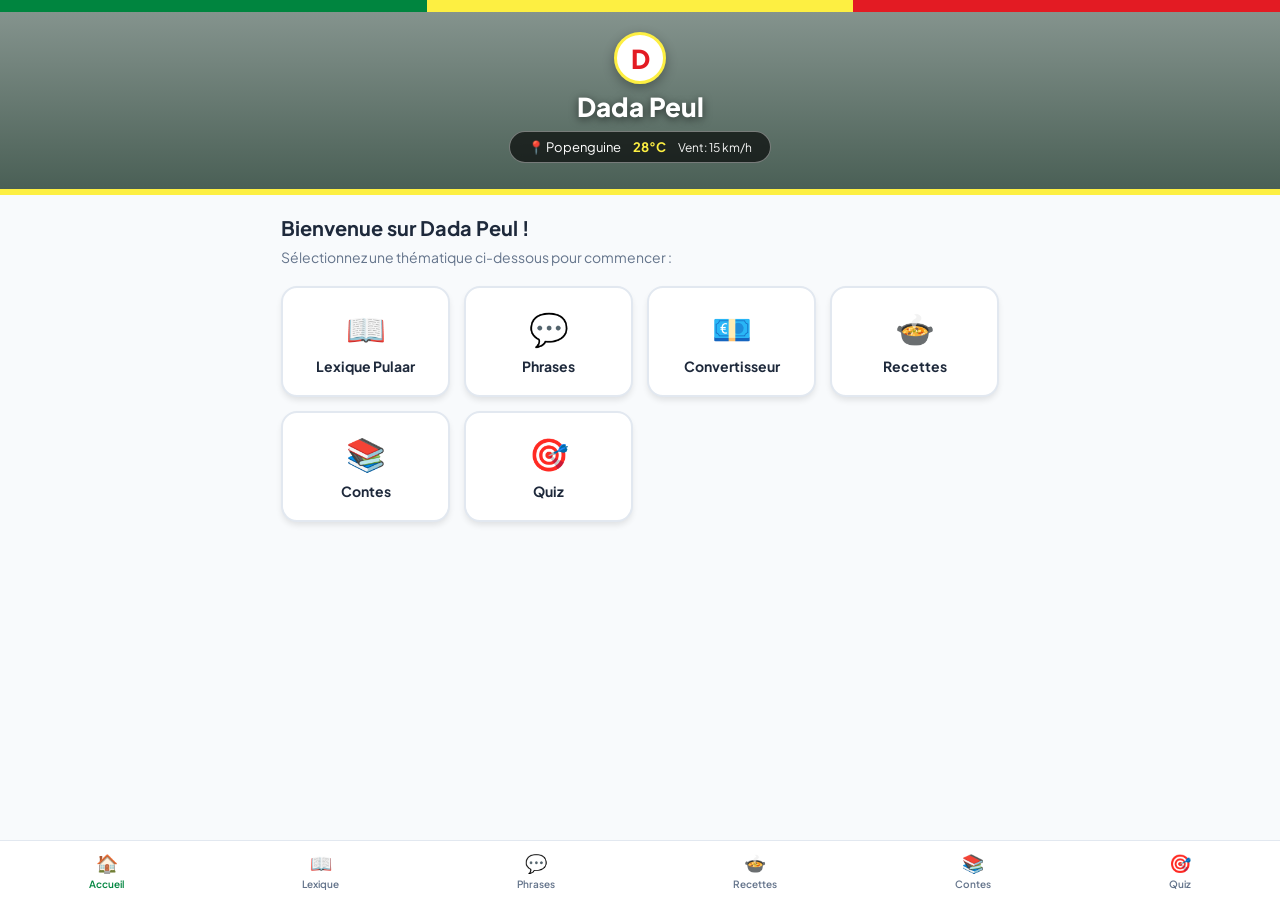
==== index.html @ 8ba8c300 "Rename gemini-code-1794566298644.html to index.html" ====
<!DOCTYPE html>
<html lang="fr">
<head>
    <meta charset="UTF-8">
    <meta name="viewport" content="width=device-width, initial-scale=1.0">
    <title>Dada Peul - Pulaar, Culture & Sénégal</title>
    <link href="https://fonts.googleapis.com/css2?family=Plus+Jakarta+Sans:wght@400;500;600;700;800&display=swap" rel="stylesheet">
    <style>
        :root {
            --primary: #00853F;
            --secondary: #FDEF42;
            --accent: #E31B23;
            --dark: #1E293B;
            --light: #F8FAFC;
            --white: #FFFFFF;
            --gray: #64748B;
            --border: #E2E8F0;
            --shadow: 0 4px 6px -1px rgba(0, 0, 0, 0.1);
            --radius: 16px;
        }
        * { box-sizing: border-box; margin: 0; padding: 0; font-family: 'Plus Jakarta Sans', sans-serif; -webkit-tap-highlight-color: transparent; }
        body { background-color: var(--light); color: var(--dark); min-height: 100vh; display: flex; flex-direction: column; padding-bottom: 90px; }
        
        header {
            position: relative;
            background: linear-gradient(rgba(0, 30, 15, 0.45), rgba(0, 30, 15, 0.7)), url('https://images.unsplash.com/photo-1544735716-392fe2489ffa?w=1000&auto=format&fit=crop&q=80') center/cover no-repeat;
            color: var(--white); padding: 32px 20px 26px; text-align: center; border-bottom: 6px solid var(--secondary);
        }
        .senegal-bar {
            position: absolute; top: 0; left: 0; right: 0; height: 12px;
            background: linear-gradient(90deg, var(--primary) 33.33%, var(--secondary) 33.33% 66.66%, var(--accent) 66.66%);
            z-index: 2;
        }
        .logo-container {
            display: inline-flex; align-items: center; justify-content: center; width: 52px; height: 52px;
            background: var(--white); color: var(--accent); border-radius: 50%; font-size: 26px; font-weight: 800;
            margin-bottom: 6px; border: 3px solid var(--secondary); box-shadow: 0 4px 12px rgba(0,0,0,0.3);
        }
        h1 { font-size: 26px; font-weight: 800; margin-bottom: 8px; text-shadow: 0 2px 8px rgba(0,0,0,0.6); }
        
        .header-weather {
            display: inline-flex; align-items: center; gap: 12px; background: rgba(0, 0, 0, 0.65);
            border: 1.5px solid rgba(255, 255, 255, 0.4); padding: 7px 18px; border-radius: 20px; font-size: 13px; backdrop-filter: blur(6px);
        }
        
        main { flex: 1; max-width: 750px; width: 100%; margin: 0 auto; padding: 20px 16px; }
        .tab-content { display: none; }
        .tab-content.active { display: block; animation: fadeIn 0.3s ease; }
        @keyframes fadeIn { from { opacity: 0; transform: translateY(6px); } to { opacity: 1; transform: translateY(0); } }

        .pill { display: inline-flex; align-items: center; gap: 5px; padding: 4px 12px; border-radius: 14px; font-size: 12px; font-weight: 700; background: #E8F5E9; color: var(--primary); }
        .pill-accent { background: #FFF5F5; color: var(--accent); }
        .pill-gold { background: #FFFDE7; color: #857800; }

        .home-grid { display: grid; grid-template-columns: repeat(auto-fill, minmax(150px, 1fr)); gap: 14px; margin-top: 15px; }
        .home-pill-card {
            background: var(--white); border: 2px solid var(--border); border-radius: var(--radius);
            padding: 20px 15px; text-align: center; cursor: pointer; box-shadow: var(--shadow); transition: 0.2s;
        }
        .home-pill-card:hover { transform: translateY(-3px); border-color: var(--primary); }
        .home-pill-icon { font-size: 32px; margin-bottom: 8px; }
        .home-pill-title { font-size: 14px; font-weight: 700; color: var(--dark); }

        .categories-grid { display: grid; grid-template-columns: repeat(auto-fill, minmax(130px, 1fr)); gap: 8px; margin-bottom: 20px; }
        .category-pill-btn {
            background: var(--white); border: 2px solid var(--border); padding: 10px 12px;
            border-radius: var(--radius); font-size: 12px; font-weight: 700; color: var(--gray); cursor: pointer; text-align: center; transition: 0.2s;
        }
        .category-pill-btn:hover { border-color: var(--primary); color: var(--primary); }
        .category-pill-btn.active { background: var(--dark); color: var(--white); border-color: var(--dark); }

        .search-box { width: 100%; padding: 12px 16px; border-radius: var(--radius); border: 2px solid var(--border); font-size: 15px; margin-bottom: 16px; outline: none; background: var(--white); }
        .search-box:focus { border-color: var(--primary); }

        .cards-grid { display: grid; grid-template-columns: repeat(auto-fill, minmax(280px, 1fr)); gap: 16px; }
        .lexicon-card { background: var(--white); border-radius: var(--radius); padding: 18px; box-shadow: var(--shadow); border: 1px solid var(--border); position: relative; }
        .card-word { font-size: 20px; font-weight: 800; color: var(--dark); margin: 8px 0 2px; }
        .card-phonetic { font-size: 13px; color: var(--gray); font-style: italic; margin-bottom: 8px; }
        .card-translation { font-size: 15px; font-weight: 700; color: var(--accent); border-top: 1px dashed var(--border); padding-top: 8px; margin-top: 8px; }
        .card-example { font-size: 12px; color: var(--gray); background: var(--light); padding: 8px 12px; border-radius: 8px; margin-top: 8px; }

        .audio-btn {
            position: absolute; top: 16px; right: 16px; background: #E8F5E9; color: var(--primary);
            border: none; width: 34px; height: 34px; border-radius: 50%; display: flex; align-items: center; justify-content: center; cursor: pointer;
        }

        .recipe-card { background: var(--white); border-radius: var(--radius); overflow: hidden; box-shadow: var(--shadow); margin-bottom: 24px; border: 1px solid var(--border); }
        .recipe-img { width: 100%; height: 200px; object-fit: cover; }
        .recipe-header { background: linear-gradient(135deg, var(--accent), #b51219); color: var(--white); padding: 16px 20px; }
        .ingredients-pills { display: flex; flex-wrap: wrap; gap: 8px; margin: 10px 0 16px; }
        .ingredient-pill { background: var(--light); border: 1px solid var(--border); padding: 6px 12px; border-radius: 20px; font-size: 13px; font-weight: 600; }
        .recipe-steps ol { padding-left: 20px; line-height: 1.7; font-size: 14px; }
        .recipe-steps li { margin-bottom: 8px; }

        .story-card { background: var(--white); border-radius: var(--radius); padding: 20px; margin-bottom: 20px; box-shadow: var(--shadow); border: 1px solid var(--border); }

        .converter-card { background: var(--white); border-radius: var(--radius); padding: 24px; box-shadow: var(--shadow); border: 1px solid var(--border); max-width: 450px; margin: 0 auto; }
        .converter-group { display: flex; flex-direction: column; gap: 8px; margin-bottom: 16px; }
        .converter-row { display: flex; align-items: center; background: var(--light); border: 2px solid var(--border); border-radius: 12px; overflow: hidden; }
        .converter-input { width: 100%; padding: 12px; border: none; background: transparent; font-size: 18px; font-weight: 700; outline: none; }
        .converter-unit { padding: 0 16px; font-weight: 800; color: var(--gray); font-size: 16px; }

        .quiz-card { background: var(--white); border-radius: var(--radius); padding: 24px; box-shadow: var(--shadow); max-width: 500px; margin: 0 auto; text-align: center; }
        .quiz-option { background: var(--light); border: 2px solid var(--border); padding: 12px; border-radius: 20px; font-weight: 600; cursor: pointer; margin-top: 10px; transition: 0.2s; }
        .quiz-option:hover { border-color: var(--primary); background: #E8F5E9; }

        .bottom-nav {
            position: fixed; bottom: 0; left: 0; right: 0; background: var(--white);
            display: flex; justify-content: space-around; padding: 10px 0; border-top: 1px solid var(--border); z-index: 99;
        }
        .nav-item { display: flex; flex-direction: column; align-items: center; background: none; border: none; color: var(--gray); font-size: 10px; font-weight: 600; cursor: pointer; gap: 4px; }
        .nav-item.active { color: var(--primary); }
        .nav-item span.icon { font-size: 18px; }
    </style>
</head>
<body>

    <div class="senegal-bar"></div>

    <header>
        <div class="logo-container">D</div>
        <h1>Dada Peul</h1>
        <div class="header-weather">
            <span>📍 Popenguine</span>
            <span id="weatherTempHeader" style="font-weight: 700; color: var(--secondary);">--°C</span>
            <span id="weatherWindHeader" style="opacity: 0.95; font-size: 12px;">Vent: -- km/h</span>
        </div>
    </header>

    <main>
        <!-- ACCUEIL -->
        <div id="home" class="tab-content active">
            <h2 style="font-size: 20px; margin-bottom: 8px;">Bienvenue sur Dada Peul !</h2>
            <p style="font-size: 14px; color: var(--gray); margin-bottom: 20px;">Sélectionnez une thématique ci-dessous pour commencer :</p>
            <div class="home-grid">
                <div class="home-pill-card" onclick="switchTab('lexicon')"><div class="home-pill-icon">📖</div><div class="home-pill-title">Lexique Pulaar</div></div>
                <div class="home-pill-card" onclick="switchTab('phrases')"><div class="home-pill-icon">💬</div><div class="home-pill-title">Phrases</div></div>
                <div class="home-pill-card" onclick="switchTab('converter')"><div class="home-pill-icon">💶</div><div class="home-pill-title">Convertisseur</div></div>
                <div class="home-pill-card" onclick="switchTab('recipes')"><div class="home-pill-icon">🍲</div><div class="home-pill-title">Recettes</div></div>
                <div class="home-pill-card" onclick="switchTab('stories')"><div class="home-pill-icon">📚</div><div class="home-pill-title">Contes</div></div>
                <div class="home-pill-card" onclick="switchTab('quiz')"><div class="home-pill-icon">🎯</div><div class="home-pill-title">Quiz</div></div>
            </div>
        </div>

        <!-- LEXIQUE -->
        <div id="lexicon" class="tab-content">
            <input type="text" id="searchInput" class="search-box" placeholder="Rechercher un mot..." oninput="filterLexicon()">
            <div class="categories-grid">
                <div class="category-pill-btn active" onclick="filterCategory('all', this)">⭐ Tous</div>
                <div class="category-pill-btn" onclick="filterCategory('Salutations', this)">👋 Salutations</div>
                <div class="category-pill-btn" onclick="filterCategory('Famille', this)">👨‍👩‍👧 Famille</div>
                <div class="category-pill-btn" onclick="filterCategory('Transports', this)">🚗 Transports</div>
                <div class="category-pill-btn" onclick="filterCategory('Cuisine', this)">🍲 Cuisine</div>
                <div class="category-pill-btn" onclick="filterCategory('Santé', this)">🏥 Santé</div>
                <div class="category-pill-btn" onclick="filterCategory('Météo', this)">☀️ Météo</div>
                <div class="category-pill-btn" onclick="filterCategory('Sport', this)">⚽ Sport</div>
                <div class="category-pill-btn" onclick="filterCategory('Vêtements', this)">👕 Vêtements</div>
            </div>
            <div id="lexiconContainer" class="cards-grid"></div>
        </div>

        <!-- PHRASES -->
        <div id="phrases" class="tab-content">
            <h2 style="margin-bottom: 15px; font-size: 20px;">💬 Phrases Courantes</h2>
            <div id="phrasesContainer" class="cards-grid"></div>
        </div>

        <!-- CONVERTISSEUR -->
        <div id="converter" class="tab-content">
            <h2 style="margin-bottom: 15px; font-size: 20px; text-align: center;">💱 Convertisseur de Devises</h2>
            <div class="converter-card">
                <div class="converter-group">
                    <label style="font-size: 13px; font-weight:700; color:var(--primary);">Euros (€)</label>
                    <div class="converter-row"><input type="text" id="eurInput" class="converter-input" placeholder="Ex: 10" oninput="convertEurToFcfa()"><span class="converter-unit">€</span></div>
                </div>
                <div style="text-align: center; font-size: 22px; margin: 5px 0; color:var(--gray);">⇅</div>
                <div class="converter-group">
                    <label style="font-size: 13px; font-weight:700; color:var(--accent);">Francs CFA (FCFA)</label>
                    <div class="converter-row"><input type="text" id="fcfaInput" class="converter-input" placeholder="Ex: 6 560" oninput="convertFcfaToEur()"><span class="converter-unit">FCFA</span></div>
                </div>
            </div>
        </div>

        <!-- RECETTES -->
        <div id="recipes" class="tab-content">
            <h2 style="margin-bottom: 15px; font-size: 20px;">🍲 Recettes & Boissons</h2>
            <div id="recipesContainer"></div>
        </div>

        <!-- CONTES -->
        <div id="stories" class="tab-content">
            <h2 style="margin-bottom: 15px; font-size: 20px;">📚 Contes Sénégalais</h2>
            <div id="storiesContainer"></div>
        </div>

        <!-- QUIZ -->
        <div id="quiz" class="tab-content">
            <div class="quiz-card">
                <h3 id="quizQuestion" style="font-size: 18px; margin-bottom: 10px;">Chargement...</h3>
                <p id="quizScore" style="font-size: 13px; color: var(--gray); margin-bottom: 15px;"></p>
                <div id="quizOptions"></div>
            </div>
        </div>
    </main>

    <!-- NAVIGATION BASSE -->
    <div class="bottom-nav">
        <button class="nav-item active" onclick="switchTab('home')"><span class="icon">🏠</span>Accueil</button>
        <button class="nav-item" onclick="switchTab('lexicon')"><span class="icon">📖</span>Lexique</button>
        <button class="nav-item" onclick="switchTab('phrases')"><span class="icon">💬</span>Phrases</button>
        <button class="nav-item" onclick="switchTab('recipes')"><span class="icon">🍲</span>Recettes</button>
        <button class="nav-item" onclick="switchTab('stories')"><span class="icon">📚</span>Contes</button>
        <button class="nav-item" onclick="switchTab('quiz')"><span class="icon">🎯</span>Quiz</button>
    </div>

    <script>
        const lexiconData = [
            { category: "Salutations", word: "Jam ñallin", phonetic: "[ Jam ñallin ]", translation: "Bonjour / Paix sur la journée", example: "Salutation générale." },
            { category: "Salutations", word: "Aɗa selli ?", phonetic: "[ A-da selli ? ]", translation: "Comment vas-tu ?", example: "Es-tu en bonne santé ?" },
            { category: "Salutations", word: "Jam tan", phonetic: "[ Jam tan ]", translation: "Je vais bien", example: "Réponse classique." },
            { category: "Salutations", word: "A jaaraama", phonetic: "[ A jaaraama ]", translation: "Merci", example: "Pour exprimer sa gratitude." },
            { category: "Salutations", word: "Jam hiiri", phonetic: "[ Jam hii-ri ]", translation: "Bonsoir", example: "Fin d'après-midi." },
            { category: "Salutations", word: "Mbalen jam", phonetic: "[ Mba-len jam ]", translation: "Bonne nuit", example: "Nuit paisible." },
            { category: "Salutations", word: "Ndaaraama", phonetic: "[ Ndaa-raa-ma ]", translation: "Bienvenue", example: "Accueil chaleureux." },
            { category: "Salutations", word: "Taa yaawo", phonetic: "[ Taa yaa-wo ]", translation: "À bientôt", example: "Au revoir." },
            { category: "Salutations", word: "Jaaraama e gollal", phonetic: "[ Jaa-raa-ma e gol-lal ]", translation: "Bravo pour le travail", example: "Encouragement." },
            { category: "Salutations", word: "No wa'i?", phonetic: "[ No wa-i? ]", translation: "Comment ça va ?", example: "Formule informelle." },
            { category: "Salutations", word: "Selli jam?", phonetic: "[ Sel-li jam? ]", translation: "La santé va bien ?", example: "Nouvelles de la santé." },
            { category: "Salutations", word: "Awa", phonetic: "[ A-wa ]", translation: "D'accord", example: "Accord." },
            { category: "Salutations", word: "Mido hinoo", phonetic: "[ Mi-do hi-noo ]", translation: "S'il te plaît", example: "Politesse." },
            { category: "Salutations", word: "Acce haala am", phonetic: "[ Ac-ce haa-la am ]", translation: "Pardon", example: "S'excuser." },
            { category: "Salutations", word: "Yo Allah okku jam", phonetic: "[ Yo Al-lah ok-ku jam ]", translation: "Que Dieu donne la paix", example: "Bénédiction." },

            { category: "Famille", word: "Baaba", phonetic: "[ Baaba ]", translation: "Père", example: "Mon père." },
            { category: "Famille", word: "Inna / Nene", phonetic: "[ Inna / Nene ]", translation: "Mère", example: "Ma mère." },
            { category: "Famille", word: "Ɓiɗɗo", phonetic: "[ Bi-d-ɗo ]", translation: "Enfant", example: "Garçon ou fille." },
            { category: "Famille", word: "Miñiraawo", phonetic: "[ Mi-nyi-raa-wo ]", translation: "Frère ou Sœur cadette", example: "Cadet." },
            { category: "Famille", word: "Kawu", phonetic: "[ Ka-wu ]", translation: "Oncle maternel", example: "Famille." },
            { category: "Famille", word: "Gorko", phonetic: "[ Gor-ko ]", translation: "Homme / Époux", example: "Mari." },
            { category: "Famille", word: "Debbo", phonetic: "[ Deb-bo ]", translation: "Femme / Épouse", example: "Femme." },
            { category: "Famille", word: "Bappaññe", phonetic: "[ Bap-pa-ññe ]", translation: "Oncle paternel", example: "Frère du père." },
            { category: "Famille", word: "Mamma", phonetic: "[ Mam-ma ]", translation: "Grand-mère", example: "Grand-mère." },
            { category: "Famille", word: "Taaniraawo", phonetic: "[ Taa-ni-raa-wo ]", translation: "Petit-enfant", example: "Descendance." },
            { category: "Famille", word: "Majiaro", phonetic: "[ Ma-jia-ro ]", translation: "Aîné", example: "Premier-né." },
            { category: "Famille", word: "Mbeba", phonetic: "[ Mbe-ba ]", translation: "Bébé", example: "Nouveau-né." },
            { category: "Famille", word: "Soraawo", phonetic: "[ So-raa-wo ]", translation: "Grand-père", example: "Patriarche." },
            { category: "Famille", word: "Musidɗo", phonetic: "[ Mu-sid-ɗo ]", translation: "Ami / Proche", example: "Lien fort." },
            { category: "Famille", word: "Saare", phonetic: "[ Saa-re ]", translation: "La concession", example: "Foyer." },

            { category: "Transports", word: "Looto", phonetic: "[ Looto ]", translation: "Voiture", example: "Véhicule." },
            { category: "Transports", word: "Laawol", phonetic: "[ Laaa-wol ]", translation: "La route", example: "Chemin." },
            { category: "Transports", word: "Puskool", phonetic: "[ Pus-kool ]", translation: "Vélo", example: "Bicyclette." },
            { category: "Transports", word: "Kumbowal", phonetic: "[ Kum-bo-wal ]", translation: "Pirogue", example: "Bateau." },
            { category: "Transports", word: "Sareet", phonetic: "[ Sa-reet ]", translation: "Charrette", example: "Traction." },
            { category: "Transports", word: "Njaareendi", phonetic: "[ Njaa-reen-di ]", translation: "Le sable", example: "Piste." },
            { category: "Transports", word: "Arraade", phonetic: "[ Ar-raa-de ]", translation: "Arriver", example: "Arrivée." },
            { category: "Transports", word: "Yahaade", phonetic: "[ Ya-haa-de ]", translation: "Partir", example: "Voyager." },
            { category: "Transports", word: "Teggedere", phonetic: "[ Teg-ge-de-re ]", translation: "Le billet", example: "Ticket." },
            { category: "Transports", word: "Gare", phonetic: "[ Ga-re ]", translation: "La gare", example: "Station." },
            { category: "Transports", word: "Passe", phonetic: "[ Pas-se ]", translation: "Le prix du trajet", example: "Tarif." },
            { category: "Transports", word: "Doggoowo", phonetic: "[ Dog-goo-wo ]", translation: "Le chauffeur", example: "Conducteur." },
            { category: "Transports", word: "Mota", phonetic: "[ Mo-ta ]", translation: "La moto", example: "Deux roues." },
            { category: "Transports", word: "Saliade", phonetic: "[ Sa-lia-de ]", translation: "S'arrêter", example: "Arrêt." },
            { category: "Transports", word: "Diwgal", phonetic: "[ Diw-gal ]", translation: "L'avion", example: "Vol." },

            { category: "Cuisine", word: "Ceebu Jën", phonetic: "[ Thieboudienne ]", translation: "Riz au poisson", example: "Plat national." },
            { category: "Cuisine", word: "Kosam", phonetic: "[ Ko-sam ]", translation: "Lait caillé", example: "Traditionnel." },
            { category: "Cuisine", word: "Maaro", phonetic: "[ Maa-ro ]", translation: "Le riz", example: "Base." },
            { category: "Cuisine", word: "Liddi", phonetic: "[ Lid-di ]", translation: "Le poisson", example: "Frais." },
            { category: "Cuisine", word: "Tewu", phonetic: "[ Te-wu ]", translation: "La viande", example: "Bœuf." },
            { category: "Cuisine", word: "Ndiyam", phonetic: "[ Ndi-yam ]", translation: "L'eau", example: "Potable." },
            { category: "Cuisine", word: "Ataaya", phonetic: "[ A-taa-ya ]", translation: "Le thé", example: "Rituel." },
            { category: "Cuisine", word: "Bissap", phonetic: "[ Bis-sap ]", translation: "Jus d'hibiscus", example: "Boisson." },
            { category: "Cuisine", word: "Mbakko", phonetic: "[ Mbak-ko ]", translation: "La sauce", example: "Accompagnement." },
            { category: "Cuisine", word: "Mburu", phonetic: "[ Mbu-ru ]", translation: "Le pain", example: "Chaud." },
            { category: "Cuisine", word: "Lamɗam", phonetic: "[ Lam-ɗam ]", translation: "Le sel", example: "Assaisonnement." },
            { category: "Cuisine", word: "Suppu", phonetic: "[ Sup-pu ]", translation: "La soupe", example: "Bouillon." },
            { category: "Cuisine", word: "Ñebbe", phonetic: "[ Ñeb-be ]", translation: "Les haricots", example: "Niébé." },
            { category: "Cuisine", word: "Maro-haako", phonetic: "[ Ma-ro haa-ko ]", translation: "Riz aux feuilles", example: "Savoureux." },
            { category: "Cuisine", word: "Kani", phonetic: "[ Ka-ni ]", translation: "Le piment", example: "Fort." },

            { category: "Santé", word: "Jam", phonetic: "[ Jam ]", translation: "La santé", example: "Paix." },
            { category: "Santé", word: "Cellal", phonetic: "[ Cel-lal ]", translation: "Bonne forme", example: "Guéri." },
            { category: "Santé", word: "Owwere", phonetic: "[ Ow-we-re ]", translation: "La fièvre", example: "Température." },
            { category: "Santé", word: "Loki", phonetic: "[ Lo-ki ]", translation: "La blessure", example: "Coupure." },
            { category: "Santé", word: "Safaara", phonetic: "[ Sa-faa-ra ]", translation: "Le médicament", example: "Traitement." },
            { category: "Santé", word: "Doctor", phonetic: "[ Dok-tor ]", translation: "Le médecin", example: "Docteur." },
            { category: "Santé", word: "Ospital", phonetic: "[ Os-pi-tal ]", translation: "L'hôpital", example: "Centre de soins." },
            { category: "Santé", word: "Muusu", phonetic: "[ Muu-su ]", translation: "La douleur", example: "Mal." },
            { category: "Santé", word: "Hoore muusi", phonetic: "[ Hoo-re muu-si ]", translation: "Mal de tête", example: "Céphale." },
            { category: "Santé", word: "Reedu muusi", phonetic: "[ Ree-du muu-si ]", translation: "Mal de ventre", example: "Ventre." },
            { category: "Santé", word: "Ɗojjuru", phonetic: "[ Ɗoj-ju-ru ]", translation: "La toux", example: "Tousser." },
            { category: "Santé", word: "Peyuri", phonetic: "[ Pe-yu-ri ]", translation: "Le rhume", example: "Froid." },
            { category: "Santé", word: "Bandaes", phonetic: "[ Ban-daes ]", translation: "Le pansement", example: "Protection." },
            { category: "Santé", word: "Ñawu", phonetic: "[ Ña-wu ]", translation: "La maladie", example: "Pathologie." },
            { category: "Santé", word: "Yamɗitinde", phonetic: "[ Yam-ɗi-tin-de ]", translation: "Guérir", example: "Santé retrouvée." },

            { category: "Météo", word: "Naange", phonetic: "[ Naan-ge ]", translation: "Le soleil", example: "Brillant." },
            { category: "Météo", word: "Tinuede", phonetic: "[ Ti-nue-de ]", translation: "La pluie", example: "Averse." },
            { category: "Météo", word: "Hendu", phonetic: "[ Hen-du ]", translation: "Le vent", example: "Breeze." },
            { category: "Météo", word: "Ruulde", phonetic: "[ Ruul-de ]", translation: "Le nuage", example: "Couvert." },
            { category: "Météo", word: "Nguleefi", phonetic: "[ Ngu-lee-fi ]", translation: "La chaleur", example: "Chaud." },
            { category: "Météo", word: "Jangol", phonetic: "[ Jan-gol ]", translation: "Le froid", example: "Fraîcheur." },
            { category: "Météo", word: "Dabooru", phonetic: "[ Da-boo-ru ]", translation: "La tempête", example: "Orage." },
            { category: "Météo", word: "Ndabbi", phonetic: "[ Ndab-bi ]", translation: "Hivernage", example: "Saison des pluies." },
            { category: "Météo", word: "Ceedu", phonetic: "[ Cee-du ]", translation: "Saison sèche", example: "Soleil." },
            { category: "Météo", word: "Kammu", phonetic: "[ Kam-mu ]", translation: "Le ciel", example: "Bleu." },
            { category: "Météo", word: "Felo", phonetic: "[ Fe-lo ]", translation: "L'éclair", example: "Lumière." },
            { category: "Météo", word: "Riggaango", phonetic: "[ Rig-gaan-go ]", translation: "Le tonnerre", example: "Bruit." },
            { category: "Météo", word: "Sollaawol", phonetic: "[ Sol-laa-wol ]", translation: "La poussière", example: "Harmattan." },
            { category: "Météo", word: "Mbellu", phonetic: "[ Mbel-lu ]", translation: "L'ombre", example: "Frais." },
            { category: "Météo", word: "Aasaman", phonetic: "[ Aa-sa-man ]", translation: "Le temps", example: "Climat." },

            { category: "Sport", word: "Bolol", phonetic: "[ Bo-lol ]", translation: "Le ballon / Le football", example: "Jouer au ballon." },
            { category: "Sport", word: "Kopat", phonetic: "[ Ko-pat ]", translation: "La compétition / Le match", example: "Match de foot." },
            { category: "Sport", word: "Dogdu", phonetic: "[ Dog-du ]", translation: "La course", example: "Courir vite." },
            { category: "Sport", word: "Ñootol", phonetic: "[ Ñoo-tol ]", translation: "La natation", example: "Nager dans l'eau." },
            { category: "Sport", word: "Wude", phonetic: "[ Wu-de ]", translation: "La lutte traditionnelle", example: "Lutte sénégalaise." },
            { category: "Sport", word: "Pijirgol", phonetic: "[ Pi-jir-gol ]", translation: "Le jeu / Le sport", example: "Faire du sport." },
            { category: "Sport", word: "Kappitano", phonetic: "[ Kap-pi-ta-no ]", translation: "Le capitaine", example: "Chef d'équipe." },
            { category: "Sport", word: "Koolol", phonetic: "[ Koo-lol ]", translation: "L'équipe", example: "Notre équipe." },
            { category: "Sport", word: "Ndennda", phonetic: "[ Ndenn-da ]", translation: "Gagner / La victoire", example: "Nous avons gagné." },
            { category: "Sport", word: "Waasde", phonetic: "[ Waas-de ]", translation: "Perdre", example: "Défaite." },
            { category: "Sport", word: "Arbitru", phonetic: "[ Ar-bi-tru ]", translation: "L'arbitre", example: "Juge sportif." },
            { category: "Sport", word: "Stad", phonetic: "[ Stad ]", translation: "Le stade", example: "Terrain de sport." },
            { category: "Sport", word: "Fitina", phonetic: "[ Fi-ti-na ]", translation: "L'énergie / La forme", example: "Être en forme." },
            { category: "Sport", word: "Mbaawka", phonetic: "[ Mbaaw-ka ]", translation: "La force / Puissance", example: "Puissance physique." },
            { category: "Sport", word: "Weltaare", phonetic: "[ Wel-taa-re ]", translation: "La joie / La fête", example: "Joie après le match." },

            { category: "Vêtements", word: "Bubu", phonetic: "[ Bu-bu ]", translation: "Le boubou traditionnel", example: "Grand boubou élégant." },
            { category: "Vêtements", word: "Kori", phonetic: "[ Ko-ri ]", translation: "Le tissu / Pagne", example: "Tissu coloré." },
            { category: "Vêtements", word: "Suudu", phonetic: "[ Suu-du ]", translation: "L'habit / Vêtement", example: "S'habiller." },
            { category: "Vêtements", word: "Ceecal", phonetic: "[ Cee-cal ]", translation: "Le pantalon", example: "Pantalon large." },
            { category: "Vêtements", word: "Kamis", phonetic: "[ Ka-mis ]", translation: "La chemise", example: "Chemise homme." },
            { category: "Vêtements", word: "Sarax", phonetic: "[ Sa-rax ]", translation: "Le foulard / Coiffe", example: "Foulard de tête." },
            { category: "Vêtements", word: "Pustal", phonetic: "[ Pus-tal ]", translation: "Les chaussures", example: "Chaussures en cuir." },
            { category: "Vêtements", word: "Sandala", phonetic: "[ San-da-la ]", translation: "La sandale", example: "Sandale d'été." },
            { category: "Vêtements", word: "Golle", phonetic: "[ Gol-le ]", translation: "Le bonnet", example: "Bonnet traditionnel peul." },
            { category: "Vêtements", word: "Ceet", phonetic: "[ Ceet ]", translation: "La ceinture", example: "Ceinture en cuir." },
            { category: "Vêtements", word: "Mbasu", phonetic: "[ Mba-su ]", translation: "Le chapeau", example: "Protection solaire." },
            { category: "Vêtements", word: "Wutturu", phonetic: "[ Wut-tu-ru ]", translation: "La jupe", example: "Vêtement féminin." },
            { category: "Vêtements", word: "Ngalu", phonetic: "[ Nga-lu ]", translation: "La veste / Manteau", example: "Vêtement chaud." },
            { category: "Vêtements", word: "Jollar", phonetic: "[ Jol-lar ]", translation: "La parure / Bijou", example: "Ornements en or." },
            { category: "Vêtements", word: "Faat", phonetic: "[ Faat ]", translation: "Le grand châle", example: "Châle traditionnel." }
        ];

        const phrasesData = [
            { category: "Rencontre", word: "Miyan ko hono miɗo nodirtee?", phonetic: "[ Miyan ko hono mi-ɗo no-dir-tee? ]", translation: "Comment t'appelles-tu ?", example: "Pour faire connaissance." },
            { category: "Rencontre", word: "Innde am ko...", phonetic: "[ In-nde am ko... ]", translation: "Je m'appelle...", example: "Se présenter." },
            { category: "Politesse", word: "No mbori?", phonetic: "[ No mbo-ri? ]", translation: "Comment ça va / C'est joli ?", example: "Salutation amicale." },
            { category: "Politesse", word: "Allah jaɓu", phonetic: "[ Al-lah ja-ɓu ]", translation: "Que Dieu accepte (Merci / De rien)", example: "Formule de remerciement." },
            { category: "Marché", word: "Pake nii ko jelu?", phonetic: "[ Pa-ke nii ko je-lu? ]", translation: "Combien ça coûte ?", example: "Au marché." },
            { category: "Marché", word: "Saama", phonetic: "[ Saa-ma ]", translation: "C'est cher !", example: "Négocier le prix." },
            { category: "Voyage", word: "Hol to laawol ngol woni?", phonetic: "[ Hol to laa-wol ngol wo-ni? ]", translation: "Où est la route ?", example: "Demander son chemin." },
            { category: "Quotidien", word: "Mido beela", phonetic: "[ Mi-do bee-la ]", translation: "J'ai faim", example: "Avant de manger." },
            { category: "Quotidien", word: "Mido yoora", phonetic: "[ Mi-do yoo-ra ]", translation: "J'ai soif", example: "Demander de l'eau." },
            { category: "Quotidien", word: "Hol sariya?", phonetic: "[ Hol sa-ri-ya? ]", translation: "Quelle heure est-il ?", example: "Demander l'heure." },
            { category: "Quotidien", word: "Mido yaha wuro", phonetic: "[ Mi-do ya-ha wu-ro ]", translation: "Je rentre au village / à la maison", example: "Fin de journée." },
            { category: "Quotidien", word: "Kono ko moƴƴi", phonetic: "[ Ko-no ko mo-ññi ]", translation: "C'est très bien / Magnifique", example: "Appréciation." },
            { category: "Quotidien", word: "Teeŋi", phonetic: "[ Tee-ñi ]", translation: "C'est important", example: "Insister sur un point." },
            { category: "Quotidien", word: "Mido yiɗi ma", phonetic: "[ Mi-do yii-di ma ]", translation: "Je t'aime / Je t'apprécie", example: "Marque d'affection." },
            { category: "Quotidien", word: "Faamii ?", phonetic: "[ Faa-mii? ]", translation: "Tu as compris ?", example: "Vérifier la compréhension." },
            { category: "Quotidien", word: "Mi faamii", phonetic: "[ Mi faa-mii ]", translation: "J'ai compris", example: "Réponse affirmative." },
            { category: "Quotidien", word: "Mi faamaa", phonetic: "[ Mi faa-maa ]", translation: "Je n'ai pas compris", example: "Demander de répéter." },
            { category: "Quotidien", word: "Woto hul", phonetic: "[ Wo-to hul ]", translation: "N'aie pas peur / Courage", example: "Réconforter quelqu'un." },
            { category: "Quotidien", word: "Jam tan wa'i", phonetic: "[ Jam tan wa-i ]", translation: "Tout va bien, que la paix", example: "Rassurer." },
            { category: "Quotidien", word: "Goonga", phonetic: "[ Goon-ga ]", translation: "C'est la vérité", example: "Confirmer un fait." }
        ];

        const recipesData = [
            {
                title: "Ceebu Jën (Thieboudienne Rouge)", wolof: "Plat National du Sénégal", servings: "4 pers.", time: "1h30",
                img: "https://images.unsplash.com/photo-1541529086526-db283c563270?w=600&auto=format&fit=crop&q=80",
                ingredients: ["Riz brisé", "Poisson Thiof", "Tomate concentrée", "Huile d'arachide", "Manioc, Carottes, Chou"],
                steps: ["Préparer le Roff (ail, persil, piment).", "Frire le poisson.", "Confectionner la sauce tomate avec les légumes.", "Cuire le riz dans le bouillon."]
            },
            {
                title: "Yassa Poulet au Citron", wolof: "Yassa Genaal", servings: "4 pers.", time: "50 min",
                img: "https://images.unsplash.com/photo-1555939594-58d7cb561ad1?w=600&auto=format&fit=crop&q=80",
                ingredients: ["Poulet", "Oignons émincés", "Citrons verts", "Moutarde", "Ail"],
                steps: ["Mariner le poulet.", "Griller les morceaux.", "Confire les oignons.", "Mijoter le tout."]
            },
            {
                title: "Mafé d'Arachide", wolof: "Maffi Hakko", servings: "4 pers.", time: "1h10",
                img: "https://images.unsplash.com/photo-1546069901-ba9599a7e63c?w=600&auto=format&fit=crop&q=80",
                ingredients: ["Bœuf", "Pâte d'arachide", "Tomate", "Légumes variés"],
                steps: ["Saisir la viande.", "Ajouter le bouillon et la pâte d'arachide.", "Mijoter à feu doux."]
            },
            {
                title: "Thiakry (Couscous de Mil)", wolof: "Thiakry", servings: "4 pers.", time: "30 min",
                img: "https://images.unsplash.com/photo-1589301760014-d929f3979dbc?w=600&auto=format&fit=crop&q=80",
                ingredients: ["Couscous de mil", "Lait caillé (Kosam)", "Lait concentré", "Vanille"],
                steps: ["Cuire le mil à la vapeur.", "Mélanger avec les laits et la vanille.", "Servir bien frais."]
            }
        ];

        const storiesData = [
            { title: "Koumbis le Lièvre et le Baobab", moral: "L'intelligence triomphe.", text: "Dans la savane assoiffée, l'hyène gardait la source. Koumbis le lièvre, rusé, se déguisa en génie protecteur pour effrayer l'hyène et libérer l'eau pour tous les animaux." },
            { title: "Amadou et la Falaise de Popenguine", moral: "Respecter la nature.", text: "Amadou nettoyait chaque jour le grand baobab de la falaise. En récompense, l'arbre magique offrit de quoi nourrir tout son village." }
        ];

        let currentCategory = 'all';
        let quizScoreVal = 0;
        let currentQuizIndex = 0;

        async function fetchPopenguineWeather() {
            try {
                const res = await fetch('https://api.open-meteo.com/v1/forecast?latitude=14.55&longitude=-17.11&current_weather=true');
                const data = await res.json();
                document.getElementById('weatherTempHeader').innerText = `${Math.round(data.current_weather.temperature)}°C`;
                document.getElementById('weatherWindHeader').innerText = `Vent: ${Math.round(data.current_weather.windspeed)} km/h`;
            } catch (e) {
                document.getElementById('weatherTempHeader').innerText = "28°C";
                document.getElementById('weatherWindHeader').innerText = "Vent: 15 km/h";
            }
        }

        function switchTab(tabId) {
            document.querySelectorAll('.tab-content').forEach(el => el.classList.remove('active'));
            document.querySelectorAll('.bottom-nav .nav-item').forEach(el => el.classList.remove('active'));
            document.getElementById(tabId).classList.add('active');

            const navs = document.querySelectorAll('.bottom-nav .nav-item');
            if(tabId === 'home') navs[0].classList.add('active');
            if(tabId === 'lexicon') navs[1].classList.add('active');
            if(tabId === 'phrases') navs[2].classList.add('active');
            if(tabId === 'recipes') navs[3].classList.add('active');
            if(tabId === 'stories') navs[4].classList.add('active');
            if(tabId === 'quiz') navs[5].classList.add('active');

            if (tabId === 'lexicon') renderLexicon();
            if (tabId === 'phrases') renderPhrases();
            if (tabId === 'recipes') renderRecipes();
            if (tabId === 'stories') renderStories();
            if (tabId === 'quiz') initQuiz();
        }

        function formatNumber(num) { return isNaN(num) ? '' : num.toString().replace(/\B(?=(\d{3})+(?!\d))/g, " "); }
        function convertEurToFcfa() {
            const eur = parseFloat(document.getElementById('eurInput').value.replace(/\s/g, ''));
            document.getElementById('fcfaInput').value = isNaN(eur) ? '' : formatNumber(Math.round(eur * 655.957));
        }
        function convertFcfaToEur() {
            const fcfa = parseFloat(document.getElementById('fcfaInput').value.replace(/\s/g, ''));
            document.getElementById('eurInput').value = isNaN(fcfa) ? '' : formatNumber((fcfa / 655.957).toFixed(2));
        }

        function filterCategory(cat, element) {
            currentCategory = cat;
            document.querySelectorAll('.category-pill-btn').forEach(c => c.classList.remove('active'));
            element.classList.add('active');
            renderLexicon();
        }

        function renderLexicon() {
            const container = document.getElementById('lexiconContainer');
            const search = document.getElementById('searchInput').value.toLowerCase();
            const filtered = lexiconData.filter(item => {
                const matchesCat = currentCategory === 'all' || item.category === currentCategory;
                const matchesSearch = item.word.toLowerCase().includes(search) || item.translation.toLowerCase().includes(search);
                return matchesCat && matchesSearch;
            });

            if (filtered.length === 0) {
                container.innerHTML = `<p style="text-align:center; color:var(--gray); grid-column: 1/-1; padding:30px;">Aucun mot trouvé.</p>`;
                return;
            }

            container.innerHTML = filtered.map(item => `
                <div class="lexicon-card">
                    <button class="audio-btn" onclick="speakText('${item.word}')">🔊</button>
                    <span class="pill">${item.category}</span>
                    <div class="card-word">${item.word}</div>
                    <div class="card-phonetic">${item.phonetic}</div>
                    <div class="card-translation">${item.translation}</div>
                    <div class="card-example">💡 ${item.example}</div>
                </div>
            `).join('');
        }

        function filterLexicon() { renderLexicon(); }

        function renderPhrases() {
            document.getElementById('phrasesContainer').innerHTML = phrasesData.map(item => `
                <div class="lexicon-card">
                    <button class="audio-btn" onclick="speakText('${item.word}')">🔊</button>
                    <span class="pill pill-gold">${item.category}</span>
                    <div class="card-word" style="font-size: 18px;">${item.word}</div>
                    <div class="card-phonetic">${item.phonetic}</div>
                    <div class="card-translation">${item.translation}</div>
                    <div class="card-example">💡 ${item.example}</div>
                </div>
            `).join('');
        }

        function renderRecipes() {
            document.getElementById('recipesContainer').innerHTML = recipesData.map(r => `
                <div class="recipe-card">
                    <img src="${r.img}" alt="${r.title}" class="recipe-img">
                    <div class="recipe-header">
                        <h3 style="font-size: 18px; margin-bottom: 2px;">${r.title}</h3>
                        <p style="font-size: 12px; opacity: 0.9;">Tradition : ${r.wolof}</p>
                    </div>
                    <div style="padding: 20px;">
                        <div style="display:flex; gap:8px; margin-bottom:12px;">
                            <span class="pill pill-accent">👥 ${r.servings}</span>
                            <span class="pill pill-gold">⏱️ ${r.time}</span>
                        </div>
                        <div style="font-size: 12px; font-weight:700; color:var(--primary); text-transform:uppercase;">Ingrédients :</div>
                        <div class="ingredients-pills">${r.ingredients.map(ing => `<span class="ingredient-pill">${ing}</span>`).join('')}</div>
                        <div style="font-size: 12px; font-weight:700; color:var(--primary); text-transform:uppercase; margin-bottom:8px;">Préparation :</div>
                        <div class="recipe-steps"><ol>${r.steps.map(s => `<li>${s}</li>`).join('')}</ol></div>
                    </div>
                </div>
            `).join('');
        }

        function renderStories() {
            document.getElementById('storiesContainer').innerHTML = storiesData.map(s => `
                <div class="story-card">
                    <h3 style="font-size: 18px; color:var(--dark); margin-bottom:8px;">${s.title}</h3>
                    <p style="font-size: 14px; line-height: 1.6; color: var(--gray); margin-bottom: 12px;">${s.text}</p>
                    <span class="pill pill-gold">✨ Morale : ${s.moral}</span>
                </div>
            `).join('');
        }

        function speakText(text) {
            if ('speechSynthesis' in window) {
                window.speechSynthesis.cancel();
                window.speechSynthesis.speak(new SpeechSynthesisUtterance(text));
            }
        }

        function initQuiz() { loadQuizQuestion(); }
        function loadQuizQuestion() {
            if (currentQuizIndex >= lexiconData.length) currentQuizIndex = 0;
            const q = lexiconData[currentQuizIndex];
            let wrong = lexiconData.filter(i => i.translation !== q.translation).sort(() => 0.5 - Math.random()).slice(0, 3).map(i => i.translation);
            let options = [...wrong, q.translation].sort(() => 0.5 - Math.random());

            document.getElementById('quizQuestion').innerText = `Que signifie "${q.word}" ?`;
            document.getElementById('quizScore').innerText = `Score : ${quizScoreVal} pts`;
            document.getElementById('quizOptions').innerHTML = options.map(opt => `
                <div class="quiz-option" onclick="checkAnswer('${opt.replace(/'/g, "\\'")}', '${q.translation.replace(/'/g, "\\'")}')">${opt}</div>
            `).join('');
        }

        function checkAnswer(selected, correct) {
            if (selected === correct) {
                quizScoreVal += 10;
                alert("Bravo ! Bonne réponse 🎉");
            } else {
                alert(`Dommage ! C'était : ${correct}`);
            }
            currentQuizIndex++;
            loadQuizQuestion();
        }

        fetchPopenguineWeather();
        renderLexicon();
        renderPhrases();
    </script>
</body>
</html>
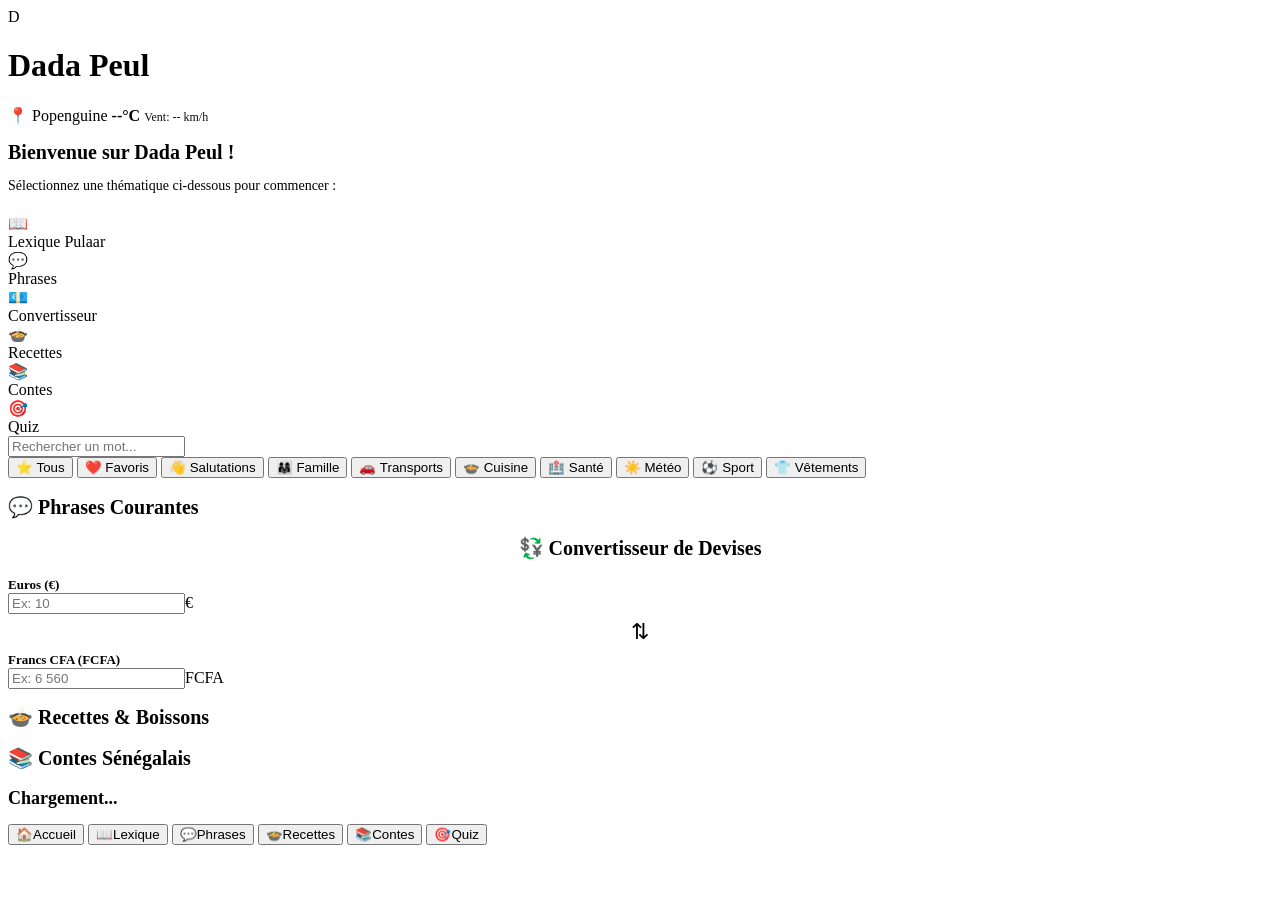
==== commit 4197a344: "Update fmt.Println message from 'Hello' to 'Goodbye'" ====
--- a/index.html
+++ b/index.html
@@ -3,115 +3,13 @@
 <head>
     <meta charset="UTF-8">
     <meta name="viewport" content="width=device-width, initial-scale=1.0">
+    <meta name="description" content="Dada Peul : lexique pulaar, phrases, recettes et contes du Sénégal, utilisable hors ligne.">
+    <meta name="theme-color" content="#00853F">
+    <link rel="manifest" href="manifest.webmanifest">
+    <link rel="icon" href="icon.svg" type="image/svg+xml">
     <title>Dada Peul - Pulaar, Culture & Sénégal</title>
     <link href="https://fonts.googleapis.com/css2?family=Plus+Jakarta+Sans:wght@400;500;600;700;800&display=swap" rel="stylesheet">
-    <style>
-        :root {
-            --primary: #00853F;
-            --secondary: #FDEF42;
-            --accent: #E31B23;
-            --dark: #1E293B;
-            --light: #F8FAFC;
-            --white: #FFFFFF;
-            --gray: #64748B;
-            --border: #E2E8F0;
-            --shadow: 0 4px 6px -1px rgba(0, 0, 0, 0.1);
-            --radius: 16px;
-        }
-        * { box-sizing: border-box; margin: 0; padding: 0; font-family: 'Plus Jakarta Sans', sans-serif; -webkit-tap-highlight-color: transparent; }
-        body { background-color: var(--light); color: var(--dark); min-height: 100vh; display: flex; flex-direction: column; padding-bottom: 90px; }
-        
-        header {
-            position: relative;
-            background: linear-gradient(rgba(0, 30, 15, 0.45), rgba(0, 30, 15, 0.7)), url('https://images.unsplash.com/photo-1544735716-392fe2489ffa?w=1000&auto=format&fit=crop&q=80') center/cover no-repeat;
-            color: var(--white); padding: 32px 20px 26px; text-align: center; border-bottom: 6px solid var(--secondary);
-        }
-        .senegal-bar {
-            position: absolute; top: 0; left: 0; right: 0; height: 12px;
-            background: linear-gradient(90deg, var(--primary) 33.33%, var(--secondary) 33.33% 66.66%, var(--accent) 66.66%);
-            z-index: 2;
-        }
-        .logo-container {
-            display: inline-flex; align-items: center; justify-content: center; width: 52px; height: 52px;
-            background: var(--white); color: var(--accent); border-radius: 50%; font-size: 26px; font-weight: 800;
-            margin-bottom: 6px; border: 3px solid var(--secondary); box-shadow: 0 4px 12px rgba(0,0,0,0.3);
-        }
-        h1 { font-size: 26px; font-weight: 800; margin-bottom: 8px; text-shadow: 0 2px 8px rgba(0,0,0,0.6); }
-        
-        .header-weather {
-            display: inline-flex; align-items: center; gap: 12px; background: rgba(0, 0, 0, 0.65);
-            border: 1.5px solid rgba(255, 255, 255, 0.4); padding: 7px 18px; border-radius: 20px; font-size: 13px; backdrop-filter: blur(6px);
-        }
-        
-        main { flex: 1; max-width: 750px; width: 100%; margin: 0 auto; padding: 20px 16px; }
-        .tab-content { display: none; }
-        .tab-content.active { display: block; animation: fadeIn 0.3s ease; }
-        @keyframes fadeIn { from { opacity: 0; transform: translateY(6px); } to { opacity: 1; transform: translateY(0); } }
-
-        .pill { display: inline-flex; align-items: center; gap: 5px; padding: 4px 12px; border-radius: 14px; font-size: 12px; font-weight: 700; background: #E8F5E9; color: var(--primary); }
-        .pill-accent { background: #FFF5F5; color: var(--accent); }
-        .pill-gold { background: #FFFDE7; color: #857800; }
-
-        .home-grid { display: grid; grid-template-columns: repeat(auto-fill, minmax(150px, 1fr)); gap: 14px; margin-top: 15px; }
-        .home-pill-card {
-            background: var(--white); border: 2px solid var(--border); border-radius: var(--radius);
-            padding: 20px 15px; text-align: center; cursor: pointer; box-shadow: var(--shadow); transition: 0.2s;
-        }
-        .home-pill-card:hover { transform: translateY(-3px); border-color: var(--primary); }
-        .home-pill-icon { font-size: 32px; margin-bottom: 8px; }
-        .home-pill-title { font-size: 14px; font-weight: 700; color: var(--dark); }
-
-        .categories-grid { display: grid; grid-template-columns: repeat(auto-fill, minmax(130px, 1fr)); gap: 8px; margin-bottom: 20px; }
-        .category-pill-btn {
-            background: var(--white); border: 2px solid var(--border); padding: 10px 12px;
-            border-radius: var(--radius); font-size: 12px; font-weight: 700; color: var(--gray); cursor: pointer; text-align: center; transition: 0.2s;
-        }
-        .category-pill-btn:hover { border-color: var(--primary); color: var(--primary); }
-        .category-pill-btn.active { background: var(--dark); color: var(--white); border-color: var(--dark); }
-
-        .search-box { width: 100%; padding: 12px 16px; border-radius: var(--radius); border: 2px solid var(--border); font-size: 15px; margin-bottom: 16px; outline: none; background: var(--white); }
-        .search-box:focus { border-color: var(--primary); }
-
-        .cards-grid { display: grid; grid-template-columns: repeat(auto-fill, minmax(280px, 1fr)); gap: 16px; }
-        .lexicon-card { background: var(--white); border-radius: var(--radius); padding: 18px; box-shadow: var(--shadow); border: 1px solid var(--border); position: relative; }
-        .card-word { font-size: 20px; font-weight: 800; color: var(--dark); margin: 8px 0 2px; }
-        .card-phonetic { font-size: 13px; color: var(--gray); font-style: italic; margin-bottom: 8px; }
-        .card-translation { font-size: 15px; font-weight: 700; color: var(--accent); border-top: 1px dashed var(--border); padding-top: 8px; margin-top: 8px; }
-        .card-example { font-size: 12px; color: var(--gray); background: var(--light); padding: 8px 12px; border-radius: 8px; margin-top: 8px; }
-
-        .audio-btn {
-            position: absolute; top: 16px; right: 16px; background: #E8F5E9; color: var(--primary);
-            border: none; width: 34px; height: 34px; border-radius: 50%; display: flex; align-items: center; justify-content: center; cursor: pointer;
-        }
-
-        .recipe-card { background: var(--white); border-radius: var(--radius); overflow: hidden; box-shadow: var(--shadow); margin-bottom: 24px; border: 1px solid var(--border); }
-        .recipe-img { width: 100%; height: 200px; object-fit: cover; }
-        .recipe-header { background: linear-gradient(135deg, var(--accent), #b51219); color: var(--white); padding: 16px 20px; }
-        .ingredients-pills { display: flex; flex-wrap: wrap; gap: 8px; margin: 10px 0 16px; }
-        .ingredient-pill { background: var(--light); border: 1px solid var(--border); padding: 6px 12px; border-radius: 20px; font-size: 13px; font-weight: 600; }
-        .recipe-steps ol { padding-left: 20px; line-height: 1.7; font-size: 14px; }
-        .recipe-steps li { margin-bottom: 8px; }
-
-        .story-card { background: var(--white); border-radius: var(--radius); padding: 20px; margin-bottom: 20px; box-shadow: var(--shadow); border: 1px solid var(--border); }
-
-        .converter-card { background: var(--white); border-radius: var(--radius); padding: 24px; box-shadow: var(--shadow); border: 1px solid var(--border); max-width: 450px; margin: 0 auto; }
-        .converter-group { display: flex; flex-direction: column; gap: 8px; margin-bottom: 16px; }
-        .converter-row { display: flex; align-items: center; background: var(--light); border: 2px solid var(--border); border-radius: 12px; overflow: hidden; }
-        .converter-input { width: 100%; padding: 12px; border: none; background: transparent; font-size: 18px; font-weight: 700; outline: none; }
-        .converter-unit { padding: 0 16px; font-weight: 800; color: var(--gray); font-size: 16px; }
-
-        .quiz-card { background: var(--white); border-radius: var(--radius); padding: 24px; box-shadow: var(--shadow); max-width: 500px; margin: 0 auto; text-align: center; }
-        .quiz-option { background: var(--light); border: 2px solid var(--border); padding: 12px; border-radius: 20px; font-weight: 600; cursor: pointer; margin-top: 10px; transition: 0.2s; }
-        .quiz-option:hover { border-color: var(--primary); background: #E8F5E9; }
-
-        .bottom-nav {
-            position: fixed; bottom: 0; left: 0; right: 0; background: var(--white);
-            display: flex; justify-content: space-around; padding: 10px 0; border-top: 1px solid var(--border); z-index: 99;
-        }
-        .nav-item { display: flex; flex-direction: column; align-items: center; background: none; border: none; color: var(--gray); font-size: 10px; font-weight: 600; cursor: pointer; gap: 4px; }
-        .nav-item.active { color: var(--primary); }
-        .nav-item span.icon { font-size: 18px; }
-    </style>
+    <link rel="stylesheet" href="css/style.css">
 </head>
 <body>
 
@@ -144,17 +42,18 @@
 
         <!-- LEXIQUE -->
         <div id="lexicon" class="tab-content">
-            <input type="text" id="searchInput" class="search-box" placeholder="Rechercher un mot..." oninput="filterLexicon()">
+            <input type="search" id="searchInput" aria-label="Rechercher un mot" class="search-box" placeholder="Rechercher un mot..." oninput="filterLexicon()">
             <div class="categories-grid">
-                <div class="category-pill-btn active" onclick="filterCategory('all', this)">⭐ Tous</div>
-                <div class="category-pill-btn" onclick="filterCategory('Salutations', this)">👋 Salutations</div>
-                <div class="category-pill-btn" onclick="filterCategory('Famille', this)">👨‍👩‍👧 Famille</div>
-                <div class="category-pill-btn" onclick="filterCategory('Transports', this)">🚗 Transports</div>
-                <div class="category-pill-btn" onclick="filterCategory('Cuisine', this)">🍲 Cuisine</div>
-                <div class="category-pill-btn" onclick="filterCategory('Santé', this)">🏥 Santé</div>
-                <div class="category-pill-btn" onclick="filterCategory('Météo', this)">☀️ Météo</div>
-                <div class="category-pill-btn" onclick="filterCategory('Sport', this)">⚽ Sport</div>
-                <div class="category-pill-btn" onclick="filterCategory('Vêtements', this)">👕 Vêtements</div>
+                <button type="button" class="category-pill-btn active" onclick="filterCategory('all', this)">⭐ Tous</button>
+                <button type="button" class="category-pill-btn" onclick="filterCategory('fav', this)">❤️ Favoris</button>
+                <button type="button" class="category-pill-btn" onclick="filterCategory('Salutations', this)">👋 Salutations</button>
+                <button type="button" class="category-pill-btn" onclick="filterCategory('Famille', this)">👨‍👩‍👧 Famille</button>
+                <button type="button" class="category-pill-btn" onclick="filterCategory('Transports', this)">🚗 Transports</button>
+                <button type="button" class="category-pill-btn" onclick="filterCategory('Cuisine', this)">🍲 Cuisine</button>
+                <button type="button" class="category-pill-btn" onclick="filterCategory('Santé', this)">🏥 Santé</button>
+                <button type="button" class="category-pill-btn" onclick="filterCategory('Météo', this)">☀️ Météo</button>
+                <button type="button" class="category-pill-btn" onclick="filterCategory('Sport', this)">⚽ Sport</button>
+                <button type="button" class="category-pill-btn" onclick="filterCategory('Vêtements', this)">👕 Vêtements</button>
             </div>
             <div id="lexiconContainer" class="cards-grid"></div>
         </div>
@@ -204,362 +103,16 @@
     </main>
 
     <!-- NAVIGATION BASSE -->
-    <div class="bottom-nav">
+    <nav class="bottom-nav" aria-label="Navigation principale">
         <button class="nav-item active" onclick="switchTab('home')"><span class="icon">🏠</span>Accueil</button>
         <button class="nav-item" onclick="switchTab('lexicon')"><span class="icon">📖</span>Lexique</button>
         <button class="nav-item" onclick="switchTab('phrases')"><span class="icon">💬</span>Phrases</button>
         <button class="nav-item" onclick="switchTab('recipes')"><span class="icon">🍲</span>Recettes</button>
         <button class="nav-item" onclick="switchTab('stories')"><span class="icon">📚</span>Contes</button>
         <button class="nav-item" onclick="switchTab('quiz')"><span class="icon">🎯</span>Quiz</button>
-    </div>
+    </nav>
 
-    <script>
-        const lexiconData = [
-            { category: "Salutations", word: "Jam ñallin", phonetic: "[ Jam ñallin ]", translation: "Bonjour / Paix sur la journée", example: "Salutation générale." },
-            { category: "Salutations", word: "Aɗa selli ?", phonetic: "[ A-da selli ? ]", translation: "Comment vas-tu ?", example: "Es-tu en bonne santé ?" },
-            { category: "Salutations", word: "Jam tan", phonetic: "[ Jam tan ]", translation: "Je vais bien", example: "Réponse classique." },
-            { category: "Salutations", word: "A jaaraama", phonetic: "[ A jaaraama ]", translation: "Merci", example: "Pour exprimer sa gratitude." },
-            { category: "Salutations", word: "Jam hiiri", phonetic: "[ Jam hii-ri ]", translation: "Bonsoir", example: "Fin d'après-midi." },
-            { category: "Salutations", word: "Mbalen jam", phonetic: "[ Mba-len jam ]", translation: "Bonne nuit", example: "Nuit paisible." },
-            { category: "Salutations", word: "Ndaaraama", phonetic: "[ Ndaa-raa-ma ]", translation: "Bienvenue", example: "Accueil chaleureux." },
-            { category: "Salutations", word: "Taa yaawo", phonetic: "[ Taa yaa-wo ]", translation: "À bientôt", example: "Au revoir." },
-            { category: "Salutations", word: "Jaaraama e gollal", phonetic: "[ Jaa-raa-ma e gol-lal ]", translation: "Bravo pour le travail", example: "Encouragement." },
-            { category: "Salutations", word: "No wa'i?", phonetic: "[ No wa-i? ]", translation: "Comment ça va ?", example: "Formule informelle." },
-            { category: "Salutations", word: "Selli jam?", phonetic: "[ Sel-li jam? ]", translation: "La santé va bien ?", example: "Nouvelles de la santé." },
-            { category: "Salutations", word: "Awa", phonetic: "[ A-wa ]", translation: "D'accord", example: "Accord." },
-            { category: "Salutations", word: "Mido hinoo", phonetic: "[ Mi-do hi-noo ]", translation: "S'il te plaît", example: "Politesse." },
-            { category: "Salutations", word: "Acce haala am", phonetic: "[ Ac-ce haa-la am ]", translation: "Pardon", example: "S'excuser." },
-            { category: "Salutations", word: "Yo Allah okku jam", phonetic: "[ Yo Al-lah ok-ku jam ]", translation: "Que Dieu donne la paix", example: "Bénédiction." },
-
-            { category: "Famille", word: "Baaba", phonetic: "[ Baaba ]", translation: "Père", example: "Mon père." },
-            { category: "Famille", word: "Inna / Nene", phonetic: "[ Inna / Nene ]", translation: "Mère", example: "Ma mère." },
-            { category: "Famille", word: "Ɓiɗɗo", phonetic: "[ Bi-d-ɗo ]", translation: "Enfant", example: "Garçon ou fille." },
-            { category: "Famille", word: "Miñiraawo", phonetic: "[ Mi-nyi-raa-wo ]", translation: "Frère ou Sœur cadette", example: "Cadet." },
-            { category: "Famille", word: "Kawu", phonetic: "[ Ka-wu ]", translation: "Oncle maternel", example: "Famille." },
-            { category: "Famille", word: "Gorko", phonetic: "[ Gor-ko ]", translation: "Homme / Époux", example: "Mari." },
-            { category: "Famille", word: "Debbo", phonetic: "[ Deb-bo ]", translation: "Femme / Épouse", example: "Femme." },
-            { category: "Famille", word: "Bappaññe", phonetic: "[ Bap-pa-ññe ]", translation: "Oncle paternel", example: "Frère du père." },
-            { category: "Famille", word: "Mamma", phonetic: "[ Mam-ma ]", translation: "Grand-mère", example: "Grand-mère." },
-            { category: "Famille", word: "Taaniraawo", phonetic: "[ Taa-ni-raa-wo ]", translation: "Petit-enfant", example: "Descendance." },
-            { category: "Famille", word: "Majiaro", phonetic: "[ Ma-jia-ro ]", translation: "Aîné", example: "Premier-né." },
-            { category: "Famille", word: "Mbeba", phonetic: "[ Mbe-ba ]", translation: "Bébé", example: "Nouveau-né." },
-            { category: "Famille", word: "Soraawo", phonetic: "[ So-raa-wo ]", translation: "Grand-père", example: "Patriarche." },
-            { category: "Famille", word: "Musidɗo", phonetic: "[ Mu-sid-ɗo ]", translation: "Ami / Proche", example: "Lien fort." },
-            { category: "Famille", word: "Saare", phonetic: "[ Saa-re ]", translation: "La concession", example: "Foyer." },
-
-            { category: "Transports", word: "Looto", phonetic: "[ Looto ]", translation: "Voiture", example: "Véhicule." },
-            { category: "Transports", word: "Laawol", phonetic: "[ Laaa-wol ]", translation: "La route", example: "Chemin." },
-            { category: "Transports", word: "Puskool", phonetic: "[ Pus-kool ]", translation: "Vélo", example: "Bicyclette." },
-            { category: "Transports", word: "Kumbowal", phonetic: "[ Kum-bo-wal ]", translation: "Pirogue", example: "Bateau." },
-            { category: "Transports", word: "Sareet", phonetic: "[ Sa-reet ]", translation: "Charrette", example: "Traction." },
-            { category: "Transports", word: "Njaareendi", phonetic: "[ Njaa-reen-di ]", translation: "Le sable", example: "Piste." },
-            { category: "Transports", word: "Arraade", phonetic: "[ Ar-raa-de ]", translation: "Arriver", example: "Arrivée." },
-            { category: "Transports", word: "Yahaade", phonetic: "[ Ya-haa-de ]", translation: "Partir", example: "Voyager." },
-            { category: "Transports", word: "Teggedere", phonetic: "[ Teg-ge-de-re ]", translation: "Le billet", example: "Ticket." },
-            { category: "Transports", word: "Gare", phonetic: "[ Ga-re ]", translation: "La gare", example: "Station." },
-            { category: "Transports", word: "Passe", phonetic: "[ Pas-se ]", translation: "Le prix du trajet", example: "Tarif." },
-            { category: "Transports", word: "Doggoowo", phonetic: "[ Dog-goo-wo ]", translation: "Le chauffeur", example: "Conducteur." },
-            { category: "Transports", word: "Mota", phonetic: "[ Mo-ta ]", translation: "La moto", example: "Deux roues." },
-            { category: "Transports", word: "Saliade", phonetic: "[ Sa-lia-de ]", translation: "S'arrêter", example: "Arrêt." },
-            { category: "Transports", word: "Diwgal", phonetic: "[ Diw-gal ]", translation: "L'avion", example: "Vol." },
-
-            { category: "Cuisine", word: "Ceebu Jën", phonetic: "[ Thieboudienne ]", translation: "Riz au poisson", example: "Plat national." },
-            { category: "Cuisine", word: "Kosam", phonetic: "[ Ko-sam ]", translation: "Lait caillé", example: "Traditionnel." },
-            { category: "Cuisine", word: "Maaro", phonetic: "[ Maa-ro ]", translation: "Le riz", example: "Base." },
-            { category: "Cuisine", word: "Liddi", phonetic: "[ Lid-di ]", translation: "Le poisson", example: "Frais." },
-            { category: "Cuisine", word: "Tewu", phonetic: "[ Te-wu ]", translation: "La viande", example: "Bœuf." },
-            { category: "Cuisine", word: "Ndiyam", phonetic: "[ Ndi-yam ]", translation: "L'eau", example: "Potable." },
-            { category: "Cuisine", word: "Ataaya", phonetic: "[ A-taa-ya ]", translation: "Le thé", example: "Rituel." },
-            { category: "Cuisine", word: "Bissap", phonetic: "[ Bis-sap ]", translation: "Jus d'hibiscus", example: "Boisson." },
-            { category: "Cuisine", word: "Mbakko", phonetic: "[ Mbak-ko ]", translation: "La sauce", example: "Accompagnement." },
-            { category: "Cuisine", word: "Mburu", phonetic: "[ Mbu-ru ]", translation: "Le pain", example: "Chaud." },
-            { category: "Cuisine", word: "Lamɗam", phonetic: "[ Lam-ɗam ]", translation: "Le sel", example: "Assaisonnement." },
-            { category: "Cuisine", word: "Suppu", phonetic: "[ Sup-pu ]", translation: "La soupe", example: "Bouillon." },
-            { category: "Cuisine", word: "Ñebbe", phonetic: "[ Ñeb-be ]", translation: "Les haricots", example: "Niébé." },
-            { category: "Cuisine", word: "Maro-haako", phonetic: "[ Ma-ro haa-ko ]", translation: "Riz aux feuilles", example: "Savoureux." },
-            { category: "Cuisine", word: "Kani", phonetic: "[ Ka-ni ]", translation: "Le piment", example: "Fort." },
-
-            { category: "Santé", word: "Jam", phonetic: "[ Jam ]", translation: "La santé", example: "Paix." },
-            { category: "Santé", word: "Cellal", phonetic: "[ Cel-lal ]", translation: "Bonne forme", example: "Guéri." },
-            { category: "Santé", word: "Owwere", phonetic: "[ Ow-we-re ]", translation: "La fièvre", example: "Température." },
-            { category: "Santé", word: "Loki", phonetic: "[ Lo-ki ]", translation: "La blessure", example: "Coupure." },
-            { category: "Santé", word: "Safaara", phonetic: "[ Sa-faa-ra ]", translation: "Le médicament", example: "Traitement." },
-            { category: "Santé", word: "Doctor", phonetic: "[ Dok-tor ]", translation: "Le médecin", example: "Docteur." },
-            { category: "Santé", word: "Ospital", phonetic: "[ Os-pi-tal ]", translation: "L'hôpital", example: "Centre de soins." },
-            { category: "Santé", word: "Muusu", phonetic: "[ Muu-su ]", translation: "La douleur", example: "Mal." },
-            { category: "Santé", word: "Hoore muusi", phonetic: "[ Hoo-re muu-si ]", translation: "Mal de tête", example: "Céphale." },
-            { category: "Santé", word: "Reedu muusi", phonetic: "[ Ree-du muu-si ]", translation: "Mal de ventre", example: "Ventre." },
-            { category: "Santé", word: "Ɗojjuru", phonetic: "[ Ɗoj-ju-ru ]", translation: "La toux", example: "Tousser." },
-            { category: "Santé", word: "Peyuri", phonetic: "[ Pe-yu-ri ]", translation: "Le rhume", example: "Froid." },
-            { category: "Santé", word: "Bandaes", phonetic: "[ Ban-daes ]", translation: "Le pansement", example: "Protection." },
-            { category: "Santé", word: "Ñawu", phonetic: "[ Ña-wu ]", translation: "La maladie", example: "Pathologie." },
-            { category: "Santé", word: "Yamɗitinde", phonetic: "[ Yam-ɗi-tin-de ]", translation: "Guérir", example: "Santé retrouvée." },
-
-            { category: "Météo", word: "Naange", phonetic: "[ Naan-ge ]", translation: "Le soleil", example: "Brillant." },
-            { category: "Météo", word: "Tinuede", phonetic: "[ Ti-nue-de ]", translation: "La pluie", example: "Averse." },
-            { category: "Météo", word: "Hendu", phonetic: "[ Hen-du ]", translation: "Le vent", example: "Breeze." },
-            { category: "Météo", word: "Ruulde", phonetic: "[ Ruul-de ]", translation: "Le nuage", example: "Couvert." },
-            { category: "Météo", word: "Nguleefi", phonetic: "[ Ngu-lee-fi ]", translation: "La chaleur", example: "Chaud." },
-            { category: "Météo", word: "Jangol", phonetic: "[ Jan-gol ]", translation: "Le froid", example: "Fraîcheur." },
-            { category: "Météo", word: "Dabooru", phonetic: "[ Da-boo-ru ]", translation: "La tempête", example: "Orage." },
-            { category: "Météo", word: "Ndabbi", phonetic: "[ Ndab-bi ]", translation: "Hivernage", example: "Saison des pluies." },
-            { category: "Météo", word: "Ceedu", phonetic: "[ Cee-du ]", translation: "Saison sèche", example: "Soleil." },
-            { category: "Météo", word: "Kammu", phonetic: "[ Kam-mu ]", translation: "Le ciel", example: "Bleu." },
-            { category: "Météo", word: "Felo", phonetic: "[ Fe-lo ]", translation: "L'éclair", example: "Lumière." },
-            { category: "Météo", word: "Riggaango", phonetic: "[ Rig-gaan-go ]", translation: "Le tonnerre", example: "Bruit." },
-            { category: "Météo", word: "Sollaawol", phonetic: "[ Sol-laa-wol ]", translation: "La poussière", example: "Harmattan." },
-            { category: "Météo", word: "Mbellu", phonetic: "[ Mbel-lu ]", translation: "L'ombre", example: "Frais." },
-            { category: "Météo", word: "Aasaman", phonetic: "[ Aa-sa-man ]", translation: "Le temps", example: "Climat." },
-
-            { category: "Sport", word: "Bolol", phonetic: "[ Bo-lol ]", translation: "Le ballon / Le football", example: "Jouer au ballon." },
-            { category: "Sport", word: "Kopat", phonetic: "[ Ko-pat ]", translation: "La compétition / Le match", example: "Match de foot." },
-            { category: "Sport", word: "Dogdu", phonetic: "[ Dog-du ]", translation: "La course", example: "Courir vite." },
-            { category: "Sport", word: "Ñootol", phonetic: "[ Ñoo-tol ]", translation: "La natation", example: "Nager dans l'eau." },
-            { category: "Sport", word: "Wude", phonetic: "[ Wu-de ]", translation: "La lutte traditionnelle", example: "Lutte sénégalaise." },
-            { category: "Sport", word: "Pijirgol", phonetic: "[ Pi-jir-gol ]", translation: "Le jeu / Le sport", example: "Faire du sport." },
-            { category: "Sport", word: "Kappitano", phonetic: "[ Kap-pi-ta-no ]", translation: "Le capitaine", example: "Chef d'équipe." },
-            { category: "Sport", word: "Koolol", phonetic: "[ Koo-lol ]", translation: "L'équipe", example: "Notre équipe." },
-            { category: "Sport", word: "Ndennda", phonetic: "[ Ndenn-da ]", translation: "Gagner / La victoire", example: "Nous avons gagné." },
-            { category: "Sport", word: "Waasde", phonetic: "[ Waas-de ]", translation: "Perdre", example: "Défaite." },
-            { category: "Sport", word: "Arbitru", phonetic: "[ Ar-bi-tru ]", translation: "L'arbitre", example: "Juge sportif." },
-            { category: "Sport", word: "Stad", phonetic: "[ Stad ]", translation: "Le stade", example: "Terrain de sport." },
-            { category: "Sport", word: "Fitina", phonetic: "[ Fi-ti-na ]", translation: "L'énergie / La forme", example: "Être en forme." },
-            { category: "Sport", word: "Mbaawka", phonetic: "[ Mbaaw-ka ]", translation: "La force / Puissance", example: "Puissance physique." },
-            { category: "Sport", word: "Weltaare", phonetic: "[ Wel-taa-re ]", translation: "La joie / La fête", example: "Joie après le match." },
-
-            { category: "Vêtements", word: "Bubu", phonetic: "[ Bu-bu ]", translation: "Le boubou traditionnel", example: "Grand boubou élégant." },
-            { category: "Vêtements", word: "Kori", phonetic: "[ Ko-ri ]", translation: "Le tissu / Pagne", example: "Tissu coloré." },
-            { category: "Vêtements", word: "Suudu", phonetic: "[ Suu-du ]", translation: "L'habit / Vêtement", example: "S'habiller." },
-            { category: "Vêtements", word: "Ceecal", phonetic: "[ Cee-cal ]", translation: "Le pantalon", example: "Pantalon large." },
-            { category: "Vêtements", word: "Kamis", phonetic: "[ Ka-mis ]", translation: "La chemise", example: "Chemise homme." },
-            { category: "Vêtements", word: "Sarax", phonetic: "[ Sa-rax ]", translation: "Le foulard / Coiffe", example: "Foulard de tête." },
-            { category: "Vêtements", word: "Pustal", phonetic: "[ Pus-tal ]", translation: "Les chaussures", example: "Chaussures en cuir." },
-            { category: "Vêtements", word: "Sandala", phonetic: "[ San-da-la ]", translation: "La sandale", example: "Sandale d'été." },
-            { category: "Vêtements", word: "Golle", phonetic: "[ Gol-le ]", translation: "Le bonnet", example: "Bonnet traditionnel peul." },
-            { category: "Vêtements", word: "Ceet", phonetic: "[ Ceet ]", translation: "La ceinture", example: "Ceinture en cuir." },
-            { category: "Vêtements", word: "Mbasu", phonetic: "[ Mba-su ]", translation: "Le chapeau", example: "Protection solaire." },
-            { category: "Vêtements", word: "Wutturu", phonetic: "[ Wut-tu-ru ]", translation: "La jupe", example: "Vêtement féminin." },
-            { category: "Vêtements", word: "Ngalu", phonetic: "[ Nga-lu ]", translation: "La veste / Manteau", example: "Vêtement chaud." },
-            { category: "Vêtements", word: "Jollar", phonetic: "[ Jol-lar ]", translation: "La parure / Bijou", example: "Ornements en or." },
-            { category: "Vêtements", word: "Faat", phonetic: "[ Faat ]", translation: "Le grand châle", example: "Châle traditionnel." }
-        ];
-
-        const phrasesData = [
-            { category: "Rencontre", word: "Miyan ko hono miɗo nodirtee?", phonetic: "[ Miyan ko hono mi-ɗo no-dir-tee? ]", translation: "Comment t'appelles-tu ?", example: "Pour faire connaissance." },
-            { category: "Rencontre", word: "Innde am ko...", phonetic: "[ In-nde am ko... ]", translation: "Je m'appelle...", example: "Se présenter." },
-            { category: "Politesse", word: "No mbori?", phonetic: "[ No mbo-ri? ]", translation: "Comment ça va / C'est joli ?", example: "Salutation amicale." },
-            { category: "Politesse", word: "Allah jaɓu", phonetic: "[ Al-lah ja-ɓu ]", translation: "Que Dieu accepte (Merci / De rien)", example: "Formule de remerciement." },
-            { category: "Marché", word: "Pake nii ko jelu?", phonetic: "[ Pa-ke nii ko je-lu? ]", translation: "Combien ça coûte ?", example: "Au marché." },
-            { category: "Marché", word: "Saama", phonetic: "[ Saa-ma ]", translation: "C'est cher !", example: "Négocier le prix." },
-            { category: "Voyage", word: "Hol to laawol ngol woni?", phonetic: "[ Hol to laa-wol ngol wo-ni? ]", translation: "Où est la route ?", example: "Demander son chemin." },
-            { category: "Quotidien", word: "Mido beela", phonetic: "[ Mi-do bee-la ]", translation: "J'ai faim", example: "Avant de manger." },
-            { category: "Quotidien", word: "Mido yoora", phonetic: "[ Mi-do yoo-ra ]", translation: "J'ai soif", example: "Demander de l'eau." },
-            { category: "Quotidien", word: "Hol sariya?", phonetic: "[ Hol sa-ri-ya? ]", translation: "Quelle heure est-il ?", example: "Demander l'heure." },
-            { category: "Quotidien", word: "Mido yaha wuro", phonetic: "[ Mi-do ya-ha wu-ro ]", translation: "Je rentre au village / à la maison", example: "Fin de journée." },
-            { category: "Quotidien", word: "Kono ko moƴƴi", phonetic: "[ Ko-no ko mo-ññi ]", translation: "C'est très bien / Magnifique", example: "Appréciation." },
-            { category: "Quotidien", word: "Teeŋi", phonetic: "[ Tee-ñi ]", translation: "C'est important", example: "Insister sur un point." },
-            { category: "Quotidien", word: "Mido yiɗi ma", phonetic: "[ Mi-do yii-di ma ]", translation: "Je t'aime / Je t'apprécie", example: "Marque d'affection." },
-            { category: "Quotidien", word: "Faamii ?", phonetic: "[ Faa-mii? ]", translation: "Tu as compris ?", example: "Vérifier la compréhension." },
-            { category: "Quotidien", word: "Mi faamii", phonetic: "[ Mi faa-mii ]", translation: "J'ai compris", example: "Réponse affirmative." },
-            { category: "Quotidien", word: "Mi faamaa", phonetic: "[ Mi faa-maa ]", translation: "Je n'ai pas compris", example: "Demander de répéter." },
-            { category: "Quotidien", word: "Woto hul", phonetic: "[ Wo-to hul ]", translation: "N'aie pas peur / Courage", example: "Réconforter quelqu'un." },
-            { category: "Quotidien", word: "Jam tan wa'i", phonetic: "[ Jam tan wa-i ]", translation: "Tout va bien, que la paix", example: "Rassurer." },
-            { category: "Quotidien", word: "Goonga", phonetic: "[ Goon-ga ]", translation: "C'est la vérité", example: "Confirmer un fait." }
-        ];
-
-        const recipesData = [
-            {
-                title: "Ceebu Jën (Thieboudienne Rouge)", wolof: "Plat National du Sénégal", servings: "4 pers.", time: "1h30",
-                img: "https://images.unsplash.com/photo-1541529086526-db283c563270?w=600&auto=format&fit=crop&q=80",
-                ingredients: ["Riz brisé", "Poisson Thiof", "Tomate concentrée", "Huile d'arachide", "Manioc, Carottes, Chou"],
-                steps: ["Préparer le Roff (ail, persil, piment).", "Frire le poisson.", "Confectionner la sauce tomate avec les légumes.", "Cuire le riz dans le bouillon."]
-            },
-            {
-                title: "Yassa Poulet au Citron", wolof: "Yassa Genaal", servings: "4 pers.", time: "50 min",
-                img: "https://images.unsplash.com/photo-1555939594-58d7cb561ad1?w=600&auto=format&fit=crop&q=80",
-                ingredients: ["Poulet", "Oignons émincés", "Citrons verts", "Moutarde", "Ail"],
-                steps: ["Mariner le poulet.", "Griller les morceaux.", "Confire les oignons.", "Mijoter le tout."]
-            },
-            {
-                title: "Mafé d'Arachide", wolof: "Maffi Hakko", servings: "4 pers.", time: "1h10",
-                img: "https://images.unsplash.com/photo-1546069901-ba9599a7e63c?w=600&auto=format&fit=crop&q=80",
-                ingredients: ["Bœuf", "Pâte d'arachide", "Tomate", "Légumes variés"],
-                steps: ["Saisir la viande.", "Ajouter le bouillon et la pâte d'arachide.", "Mijoter à feu doux."]
-            },
-            {
-                title: "Thiakry (Couscous de Mil)", wolof: "Thiakry", servings: "4 pers.", time: "30 min",
-                img: "https://images.unsplash.com/photo-1589301760014-d929f3979dbc?w=600&auto=format&fit=crop&q=80",
-                ingredients: ["Couscous de mil", "Lait caillé (Kosam)", "Lait concentré", "Vanille"],
-                steps: ["Cuire le mil à la vapeur.", "Mélanger avec les laits et la vanille.", "Servir bien frais."]
-            }
-        ];
-
-        const storiesData = [
-            { title: "Koumbis le Lièvre et le Baobab", moral: "L'intelligence triomphe.", text: "Dans la savane assoiffée, l'hyène gardait la source. Koumbis le lièvre, rusé, se déguisa en génie protecteur pour effrayer l'hyène et libérer l'eau pour tous les animaux." },
-            { title: "Amadou et la Falaise de Popenguine", moral: "Respecter la nature.", text: "Amadou nettoyait chaque jour le grand baobab de la falaise. En récompense, l'arbre magique offrit de quoi nourrir tout son village." }
-        ];
-
-        let currentCategory = 'all';
-        let quizScoreVal = 0;
-        let currentQuizIndex = 0;
-
-        async function fetchPopenguineWeather() {
-            try {
-                const res = await fetch('https://api.open-meteo.com/v1/forecast?latitude=14.55&longitude=-17.11&current_weather=true');
-                const data = await res.json();
-                document.getElementById('weatherTempHeader').innerText = `${Math.round(data.current_weather.temperature)}°C`;
-                document.getElementById('weatherWindHeader').innerText = `Vent: ${Math.round(data.current_weather.windspeed)} km/h`;
-            } catch (e) {
-                document.getElementById('weatherTempHeader').innerText = "28°C";
-                document.getElementById('weatherWindHeader').innerText = "Vent: 15 km/h";
-            }
-        }
-
-        function switchTab(tabId) {
-            document.querySelectorAll('.tab-content').forEach(el => el.classList.remove('active'));
-            document.querySelectorAll('.bottom-nav .nav-item').forEach(el => el.classList.remove('active'));
-            document.getElementById(tabId).classList.add('active');
-
-            const navs = document.querySelectorAll('.bottom-nav .nav-item');
-            if(tabId === 'home') navs[0].classList.add('active');
-            if(tabId === 'lexicon') navs[1].classList.add('active');
-            if(tabId === 'phrases') navs[2].classList.add('active');
-            if(tabId === 'recipes') navs[3].classList.add('active');
-            if(tabId === 'stories') navs[4].classList.add('active');
-            if(tabId === 'quiz') navs[5].classList.add('active');
-
-            if (tabId === 'lexicon') renderLexicon();
-            if (tabId === 'phrases') renderPhrases();
-            if (tabId === 'recipes') renderRecipes();
-            if (tabId === 'stories') renderStories();
-            if (tabId === 'quiz') initQuiz();
-        }
-
-        function formatNumber(num) { return isNaN(num) ? '' : num.toString().replace(/\B(?=(\d{3})+(?!\d))/g, " "); }
-        function convertEurToFcfa() {
-            const eur = parseFloat(document.getElementById('eurInput').value.replace(/\s/g, ''));
-            document.getElementById('fcfaInput').value = isNaN(eur) ? '' : formatNumber(Math.round(eur * 655.957));
-        }
-        function convertFcfaToEur() {
-            const fcfa = parseFloat(document.getElementById('fcfaInput').value.replace(/\s/g, ''));
-            document.getElementById('eurInput').value = isNaN(fcfa) ? '' : formatNumber((fcfa / 655.957).toFixed(2));
-        }
-
-        function filterCategory(cat, element) {
-            currentCategory = cat;
-            document.querySelectorAll('.category-pill-btn').forEach(c => c.classList.remove('active'));
-            element.classList.add('active');
-            renderLexicon();
-        }
-
-        function renderLexicon() {
-            const container = document.getElementById('lexiconContainer');
-            const search = document.getElementById('searchInput').value.toLowerCase();
-            const filtered = lexiconData.filter(item => {
-                const matchesCat = currentCategory === 'all' || item.category === currentCategory;
-                const matchesSearch = item.word.toLowerCase().includes(search) || item.translation.toLowerCase().includes(search);
-                return matchesCat && matchesSearch;
-            });
-
-            if (filtered.length === 0) {
-                container.innerHTML = `<p style="text-align:center; color:var(--gray); grid-column: 1/-1; padding:30px;">Aucun mot trouvé.</p>`;
-                return;
-            }
-
-            container.innerHTML = filtered.map(item => `
-                <div class="lexicon-card">
-                    <button class="audio-btn" onclick="speakText('${item.word}')">🔊</button>
-                    <span class="pill">${item.category}</span>
-                    <div class="card-word">${item.word}</div>
-                    <div class="card-phonetic">${item.phonetic}</div>
-                    <div class="card-translation">${item.translation}</div>
-                    <div class="card-example">💡 ${item.example}</div>
-                </div>
-            `).join('');
-        }
-
-        function filterLexicon() { renderLexicon(); }
-
-        function renderPhrases() {
-            document.getElementById('phrasesContainer').innerHTML = phrasesData.map(item => `
-                <div class="lexicon-card">
-                    <button class="audio-btn" onclick="speakText('${item.word}')">🔊</button>
-                    <span class="pill pill-gold">${item.category}</span>
-                    <div class="card-word" style="font-size: 18px;">${item.word}</div>
-                    <div class="card-phonetic">${item.phonetic}</div>
-                    <div class="card-translation">${item.translation}</div>
-                    <div class="card-example">💡 ${item.example}</div>
-                </div>
-            `).join('');
-        }
-
-        function renderRecipes() {
-            document.getElementById('recipesContainer').innerHTML = recipesData.map(r => `
-                <div class="recipe-card">
-                    <img src="${r.img}" alt="${r.title}" class="recipe-img">
-                    <div class="recipe-header">
-                        <h3 style="font-size: 18px; margin-bottom: 2px;">${r.title}</h3>
-                        <p style="font-size: 12px; opacity: 0.9;">Tradition : ${r.wolof}</p>
-                    </div>
-                    <div style="padding: 20px;">
-                        <div style="display:flex; gap:8px; margin-bottom:12px;">
-                            <span class="pill pill-accent">👥 ${r.servings}</span>
-                            <span class="pill pill-gold">⏱️ ${r.time}</span>
-                        </div>
-                        <div style="font-size: 12px; font-weight:700; color:var(--primary); text-transform:uppercase;">Ingrédients :</div>
-                        <div class="ingredients-pills">${r.ingredients.map(ing => `<span class="ingredient-pill">${ing}</span>`).join('')}</div>
-                        <div style="font-size: 12px; font-weight:700; color:var(--primary); text-transform:uppercase; margin-bottom:8px;">Préparation :</div>
-                        <div class="recipe-steps"><ol>${r.steps.map(s => `<li>${s}</li>`).join('')}</ol></div>
-                    </div>
-                </div>
-            `).join('');
-        }
-
-        function renderStories() {
-            document.getElementById('storiesContainer').innerHTML = storiesData.map(s => `
-                <div class="story-card">
-                    <h3 style="font-size: 18px; color:var(--dark); margin-bottom:8px;">${s.title}</h3>
-                    <p style="font-size: 14px; line-height: 1.6; color: var(--gray); margin-bottom: 12px;">${s.text}</p>
-                    <span class="pill pill-gold">✨ Morale : ${s.moral}</span>
-                </div>
-            `).join('');
-        }
-
-        function speakText(text) {
-            if ('speechSynthesis' in window) {
-                window.speechSynthesis.cancel();
-                window.speechSynthesis.speak(new SpeechSynthesisUtterance(text));
-            }
-        }
-
-        function initQuiz() { loadQuizQuestion(); }
-        function loadQuizQuestion() {
-            if (currentQuizIndex >= lexiconData.length) currentQuizIndex = 0;
-            const q = lexiconData[currentQuizIndex];
-            let wrong = lexiconData.filter(i => i.translation !== q.translation).sort(() => 0.5 - Math.random()).slice(0, 3).map(i => i.translation);
-            let options = [...wrong, q.translation].sort(() => 0.5 - Math.random());
-
-            document.getElementById('quizQuestion').innerText = `Que signifie "${q.word}" ?`;
-            document.getElementById('quizScore').innerText = `Score : ${quizScoreVal} pts`;
-            document.getElementById('quizOptions').innerHTML = options.map(opt => `
-                <div class="quiz-option" onclick="checkAnswer('${opt.replace(/'/g, "\\'")}', '${q.translation.replace(/'/g, "\\'")}')">${opt}</div>
-            `).join('');
-        }
-
-        function checkAnswer(selected, correct) {
-            if (selected === correct) {
-                quizScoreVal += 10;
-                alert("Bravo ! Bonne réponse 🎉");
-            } else {
-                alert(`Dommage ! C'était : ${correct}`);
-            }
-            currentQuizIndex++;
-            loadQuizQuestion();
-        }
-
-        fetchPopenguineWeather();
-        renderLexicon();
-        renderPhrases();
-    </script>
+    <script src="js/data.js"></script>
+    <script src="js/app.js"></script>
 </body>
 </html>
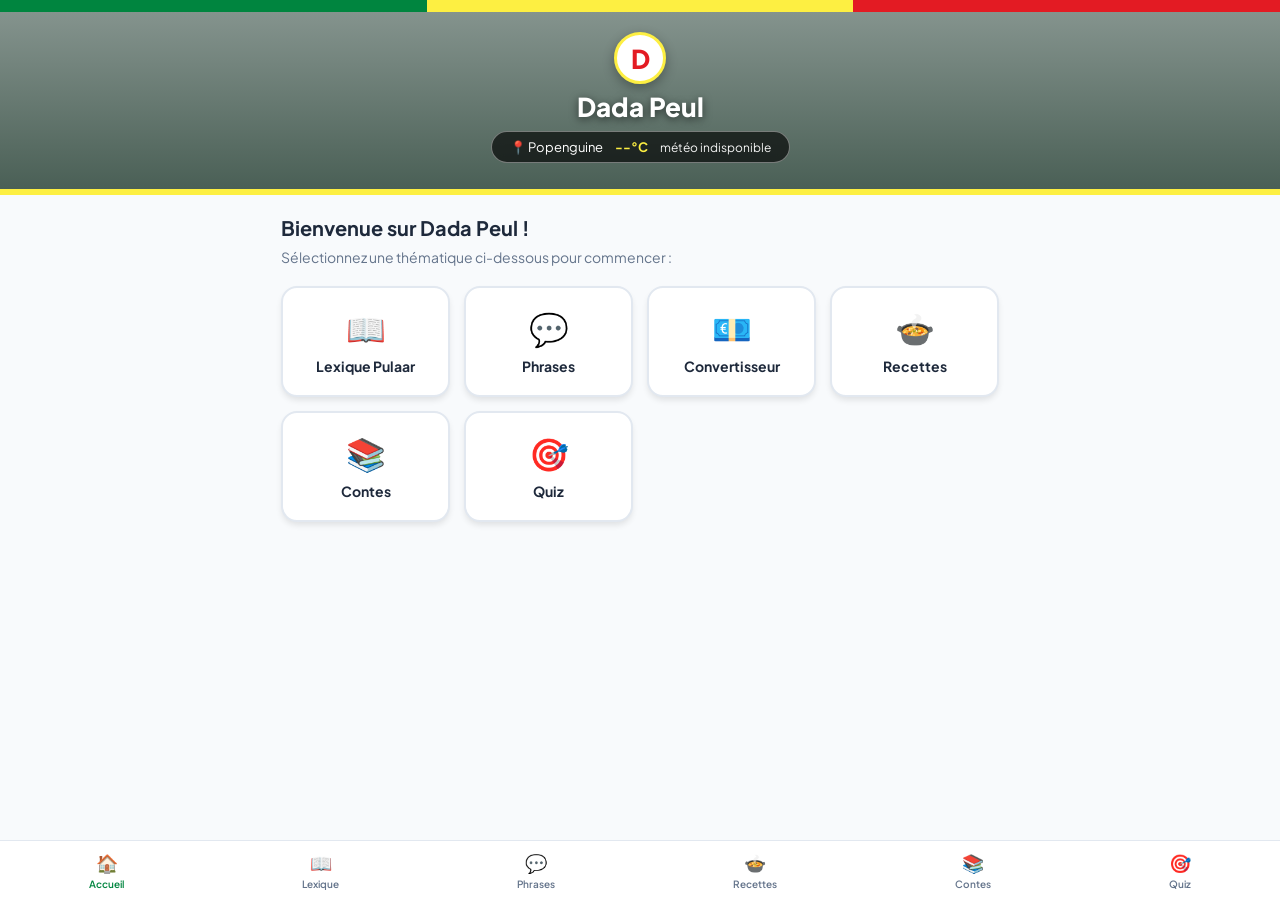
==== commit fda5b551: "Add files via upload" ====
--- a/index.html
+++ b/index.html
@@ -115,4 +115,4 @@
     <script src="js/data.js"></script>
     <script src="js/app.js"></script>
 </body>
-</html>
+</html>
--- a/css/style.css
+++ b/css/style.css
@@ -0,0 +1,124 @@
+        :root {
+            --primary: #00853F;
+            --secondary: #FDEF42;
+            --accent: #E31B23;
+            --dark: #1E293B;
+            --light: #F8FAFC;
+            --white: #FFFFFF;
+            --gray: #64748B;
+            --border: #E2E8F0;
+            --shadow: 0 4px 6px -1px rgba(0, 0, 0, 0.1);
+            --radius: 16px;
+        }
+        * { box-sizing: border-box; margin: 0; padding: 0; font-family: 'Plus Jakarta Sans', sans-serif; -webkit-tap-highlight-color: transparent; }
+        body { background-color: var(--light); color: var(--dark); min-height: 100vh; display: flex; flex-direction: column; padding-bottom: 90px; }
+        
+        header {
+            position: relative;
+            background: linear-gradient(rgba(0, 30, 15, 0.45), rgba(0, 30, 15, 0.7)), url('https://images.unsplash.com/photo-1544735716-392fe2489ffa?w=1000&auto=format&fit=crop&q=80') center/cover no-repeat;
+            color: var(--white); padding: 32px 20px 26px; text-align: center; border-bottom: 6px solid var(--secondary);
+        }
+        .senegal-bar {
+            position: absolute; top: 0; left: 0; right: 0; height: 12px;
+            background: linear-gradient(90deg, var(--primary) 33.33%, var(--secondary) 33.33% 66.66%, var(--accent) 66.66%);
+            z-index: 2;
+        }
+        .logo-container {
+            display: inline-flex; align-items: center; justify-content: center; width: 52px; height: 52px;
+            background: var(--white); color: var(--accent); border-radius: 50%; font-size: 26px; font-weight: 800;
+            margin-bottom: 6px; border: 3px solid var(--secondary); box-shadow: 0 4px 12px rgba(0,0,0,0.3);
+        }
+        h1 { font-size: 26px; font-weight: 800; margin-bottom: 8px; text-shadow: 0 2px 8px rgba(0,0,0,0.6); }
+        
+        .header-weather {
+            display: inline-flex; align-items: center; gap: 12px; background: rgba(0, 0, 0, 0.65);
+            border: 1.5px solid rgba(255, 255, 255, 0.4); padding: 7px 18px; border-radius: 20px; font-size: 13px; backdrop-filter: blur(6px);
+        }
+        
+        main { flex: 1; max-width: 750px; width: 100%; margin: 0 auto; padding: 20px 16px; }
+        .tab-content { display: none; }
+        .tab-content.active { display: block; animation: fadeIn 0.3s ease; }
+        @keyframes fadeIn { from { opacity: 0; transform: translateY(6px); } to { opacity: 1; transform: translateY(0); } }
+
+        .pill { display: inline-flex; align-items: center; gap: 5px; padding: 4px 12px; border-radius: 14px; font-size: 12px; font-weight: 700; background: #E8F5E9; color: var(--primary); }
+        .pill-accent { background: #FFF5F5; color: var(--accent); }
+        .pill-gold { background: #FFFDE7; color: #857800; }
+
+        .home-grid { display: grid; grid-template-columns: repeat(auto-fill, minmax(150px, 1fr)); gap: 14px; margin-top: 15px; }
+        .home-pill-card {
+            background: var(--white); border: 2px solid var(--border); border-radius: var(--radius);
+            padding: 20px 15px; text-align: center; cursor: pointer; box-shadow: var(--shadow); transition: 0.2s;
+        }
+        .home-pill-card:hover { transform: translateY(-3px); border-color: var(--primary); }
+        .home-pill-icon { font-size: 32px; margin-bottom: 8px; }
+        .home-pill-title { font-size: 14px; font-weight: 700; color: var(--dark); }
+
+        .categories-grid { display: grid; grid-template-columns: repeat(auto-fill, minmax(130px, 1fr)); gap: 8px; margin-bottom: 20px; }
+        .category-pill-btn {
+            background: var(--white); border: 2px solid var(--border); padding: 10px 12px;
+            border-radius: var(--radius); font-size: 12px; font-weight: 700; color: var(--gray); cursor: pointer; text-align: center; transition: 0.2s;
+        }
+        .category-pill-btn:hover { border-color: var(--primary); color: var(--primary); }
+        .category-pill-btn.active { background: var(--dark); color: var(--white); border-color: var(--dark); }
+
+        .search-box { width: 100%; padding: 12px 16px; border-radius: var(--radius); border: 2px solid var(--border); font-size: 15px; margin-bottom: 16px; outline: none; background: var(--white); }
+        .search-box:focus { border-color: var(--primary); }
+
+        .cards-grid { display: grid; grid-template-columns: repeat(auto-fill, minmax(280px, 1fr)); gap: 16px; }
+        .lexicon-card { background: var(--white); border-radius: var(--radius); padding: 18px; box-shadow: var(--shadow); border: 1px solid var(--border); position: relative; }
+        .card-word { font-size: 20px; font-weight: 800; color: var(--dark); margin: 8px 0 2px; }
+        .card-phonetic { font-size: 13px; color: var(--gray); font-style: italic; margin-bottom: 8px; }
+        .card-translation { font-size: 15px; font-weight: 700; color: var(--accent); border-top: 1px dashed var(--border); padding-top: 8px; margin-top: 8px; }
+        .card-example { font-size: 12px; color: var(--gray); background: var(--light); padding: 8px 12px; border-radius: 8px; margin-top: 8px; }
+
+        .audio-btn {
+            position: absolute; top: 16px; right: 16px; background: #E8F5E9; color: var(--primary);
+            border: none; width: 34px; height: 34px; border-radius: 50%; display: flex; align-items: center; justify-content: center; cursor: pointer;
+        }
+
+        .recipe-card { background: var(--white); border-radius: var(--radius); overflow: hidden; box-shadow: var(--shadow); margin-bottom: 24px; border: 1px solid var(--border); }
+        .recipe-img { width: 100%; height: 200px; object-fit: cover; }
+        .recipe-header { background: linear-gradient(135deg, var(--accent), #b51219); color: var(--white); padding: 16px 20px; }
+        .ingredients-pills { display: flex; flex-wrap: wrap; gap: 8px; margin: 10px 0 16px; }
+        .ingredient-pill { background: var(--light); border: 1px solid var(--border); padding: 6px 12px; border-radius: 20px; font-size: 13px; font-weight: 600; }
+        .recipe-steps ol { padding-left: 20px; line-height: 1.7; font-size: 14px; }
+        .recipe-steps li { margin-bottom: 8px; }
+
+        .story-card { background: var(--white); border-radius: var(--radius); padding: 20px; margin-bottom: 20px; box-shadow: var(--shadow); border: 1px solid var(--border); }
+
+        .converter-card { background: var(--white); border-radius: var(--radius); padding: 24px; box-shadow: var(--shadow); border: 1px solid var(--border); max-width: 450px; margin: 0 auto; }
+        .converter-group { display: flex; flex-direction: column; gap: 8px; margin-bottom: 16px; }
+        .converter-row { display: flex; align-items: center; background: var(--light); border: 2px solid var(--border); border-radius: 12px; overflow: hidden; }
+        .converter-input { width: 100%; padding: 12px; border: none; background: transparent; font-size: 18px; font-weight: 700; outline: none; }
+        .converter-unit { padding: 0 16px; font-weight: 800; color: var(--gray); font-size: 16px; }
+
+        .quiz-card { background: var(--white); border-radius: var(--radius); padding: 24px; box-shadow: var(--shadow); max-width: 500px; margin: 0 auto; text-align: center; }
+        .quiz-option { background: var(--light); border: 2px solid var(--border); padding: 12px; border-radius: 20px; font-weight: 600; cursor: pointer; margin-top: 10px; transition: 0.2s; }
+        .quiz-option:hover { border-color: var(--primary); background: #E8F5E9; }
+
+        .bottom-nav {
+            position: fixed; bottom: 0; left: 0; right: 0; background: var(--white);
+            display: flex; justify-content: space-around; padding: 10px 0; border-top: 1px solid var(--border); z-index: 99;
+        }
+        .nav-item { display: flex; flex-direction: column; align-items: center; background: none; border: none; color: var(--gray); font-size: 10px; font-weight: 600; cursor: pointer; gap: 4px; }
+        .nav-item.active { color: var(--primary); }
+        .nav-item span.icon { font-size: 18px; }
+    
+        button { font-family: inherit; }
+        .category-pill-btn { background: var(--white); }
+        .quiz-option { display: block; width: 100%; text-align: left; font: inherit; }
+        .quiz-option.correct { background: #E8F5E9; border-color: var(--primary); color: var(--primary); }
+        .quiz-option.wrong { background: #FFF5F5; border-color: var(--accent); color: var(--accent); }
+        :focus-visible { outline: 3px solid var(--primary); outline-offset: 2px; }
+        @media (prefers-reduced-motion: reduce) { * { animation: none !important; transition: none !important; } }
+
+        .recipe-img.broken { display: none; }
+        .recipe-credit { font-size: 11px; color: var(--gray); padding: 8px 20px 0; }
+        .recipe-credit a { color: var(--gray); }
+        .recipe-label { font-size: 12px; font-weight: 700; color: var(--primary); text-transform: uppercase; margin-bottom: 6px; }
+        .recipe-group { font-size: 13px; font-weight: 700; margin: 10px 0 4px; }
+        .recipe-ingredients { padding-left: 20px; font-size: 14px; line-height: 1.6; color: var(--dark); }
+        .recipe-steps ol { padding-left: 20px; font-size: 14px; line-height: 1.65; }
+        .recipe-steps li { margin-bottom: 8px; }
+        .recipe-tip { background: #FFFDE7; border-radius: 10px; padding: 10px 12px; font-size: 13px; margin-top: 10px; }
+        .fav-btn { position: absolute; top: 16px; right: 58px; width: 34px; height: 34px; border: none; border-radius: 50%; background: var(--light); cursor: pointer; font-size: 16px; }
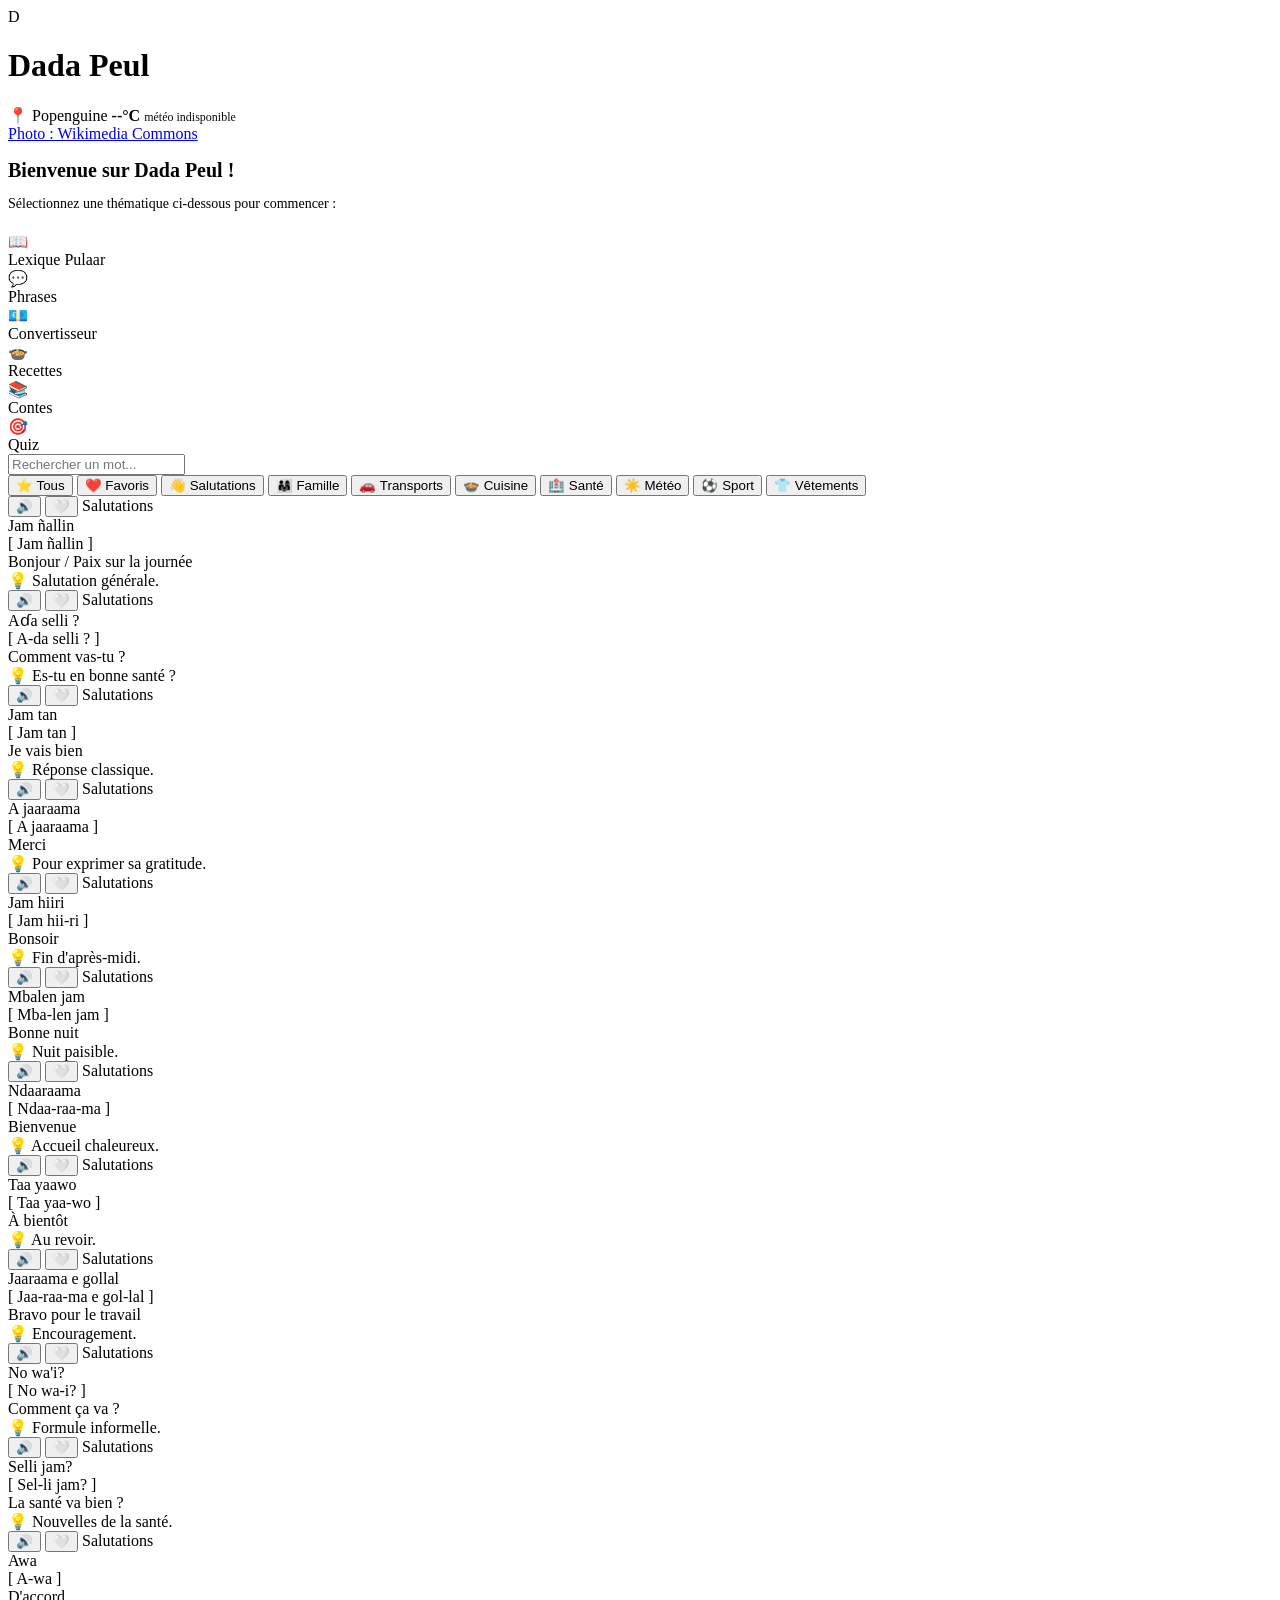
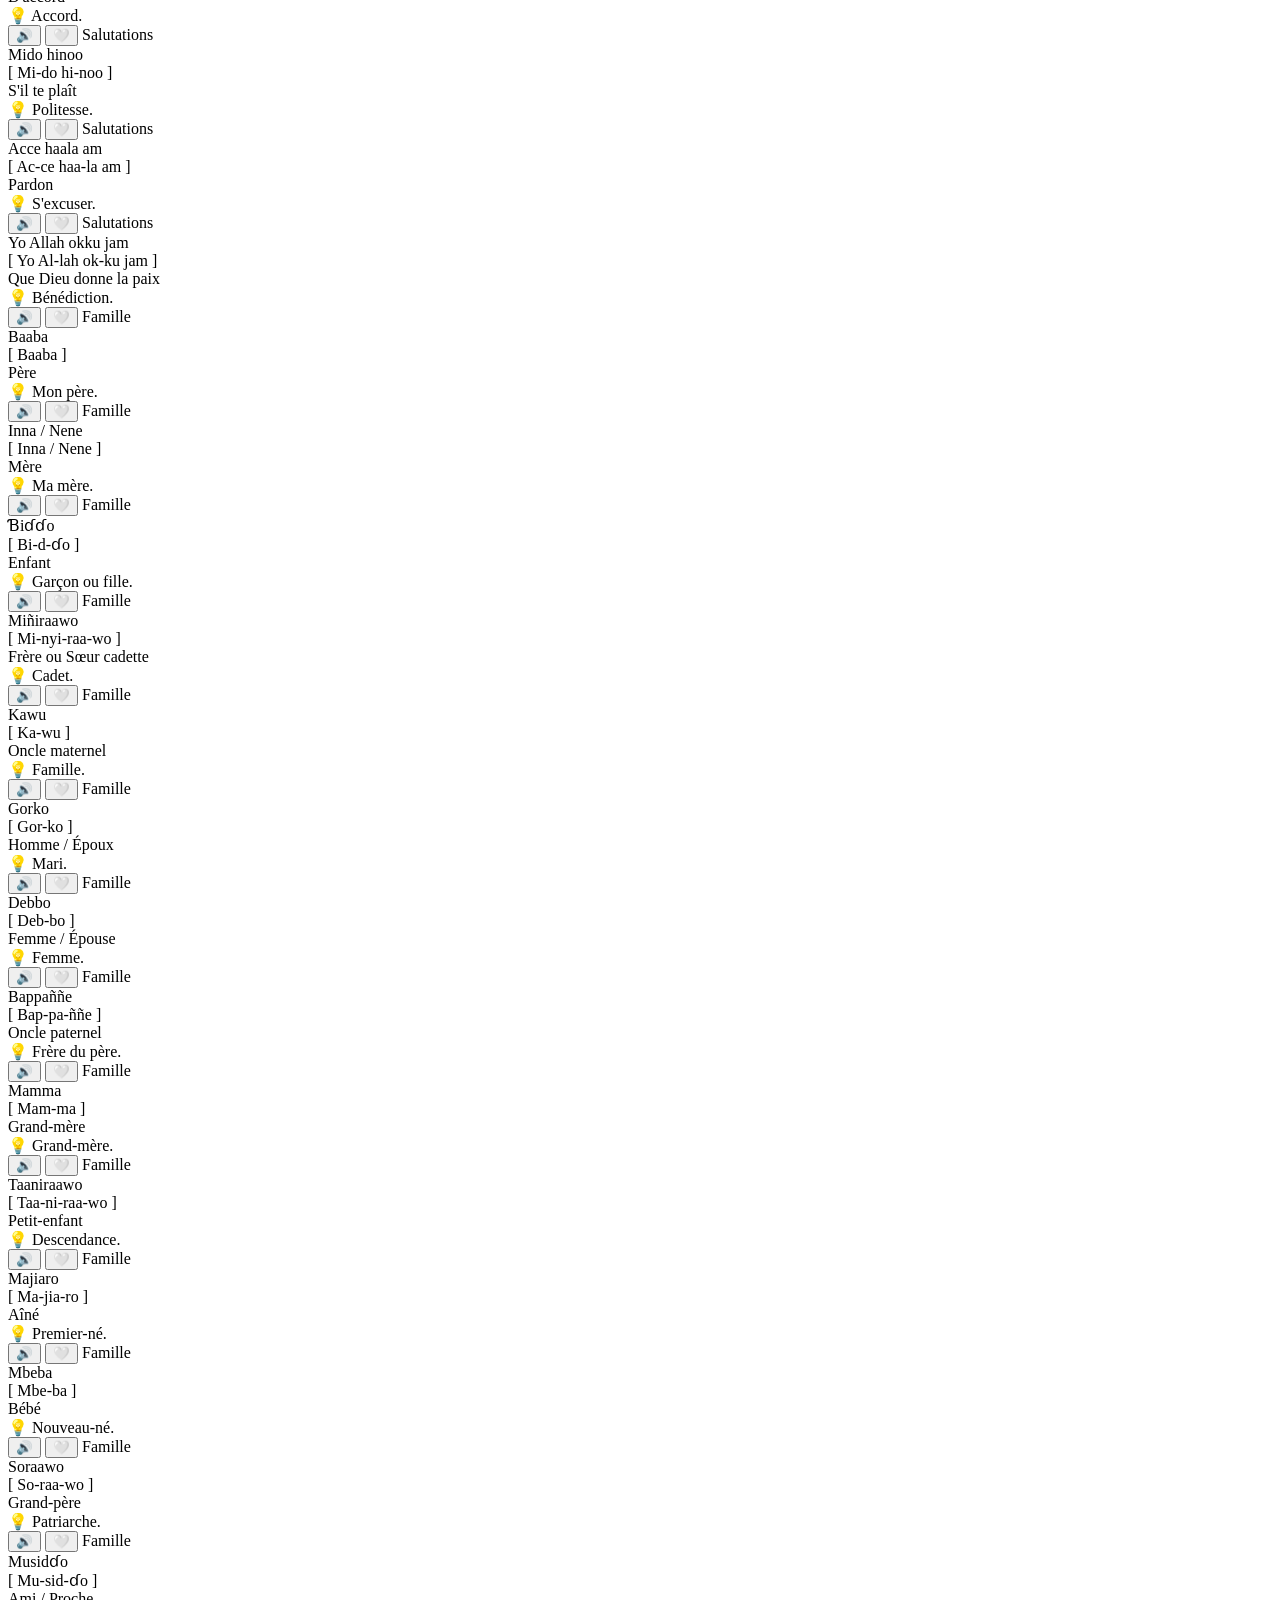
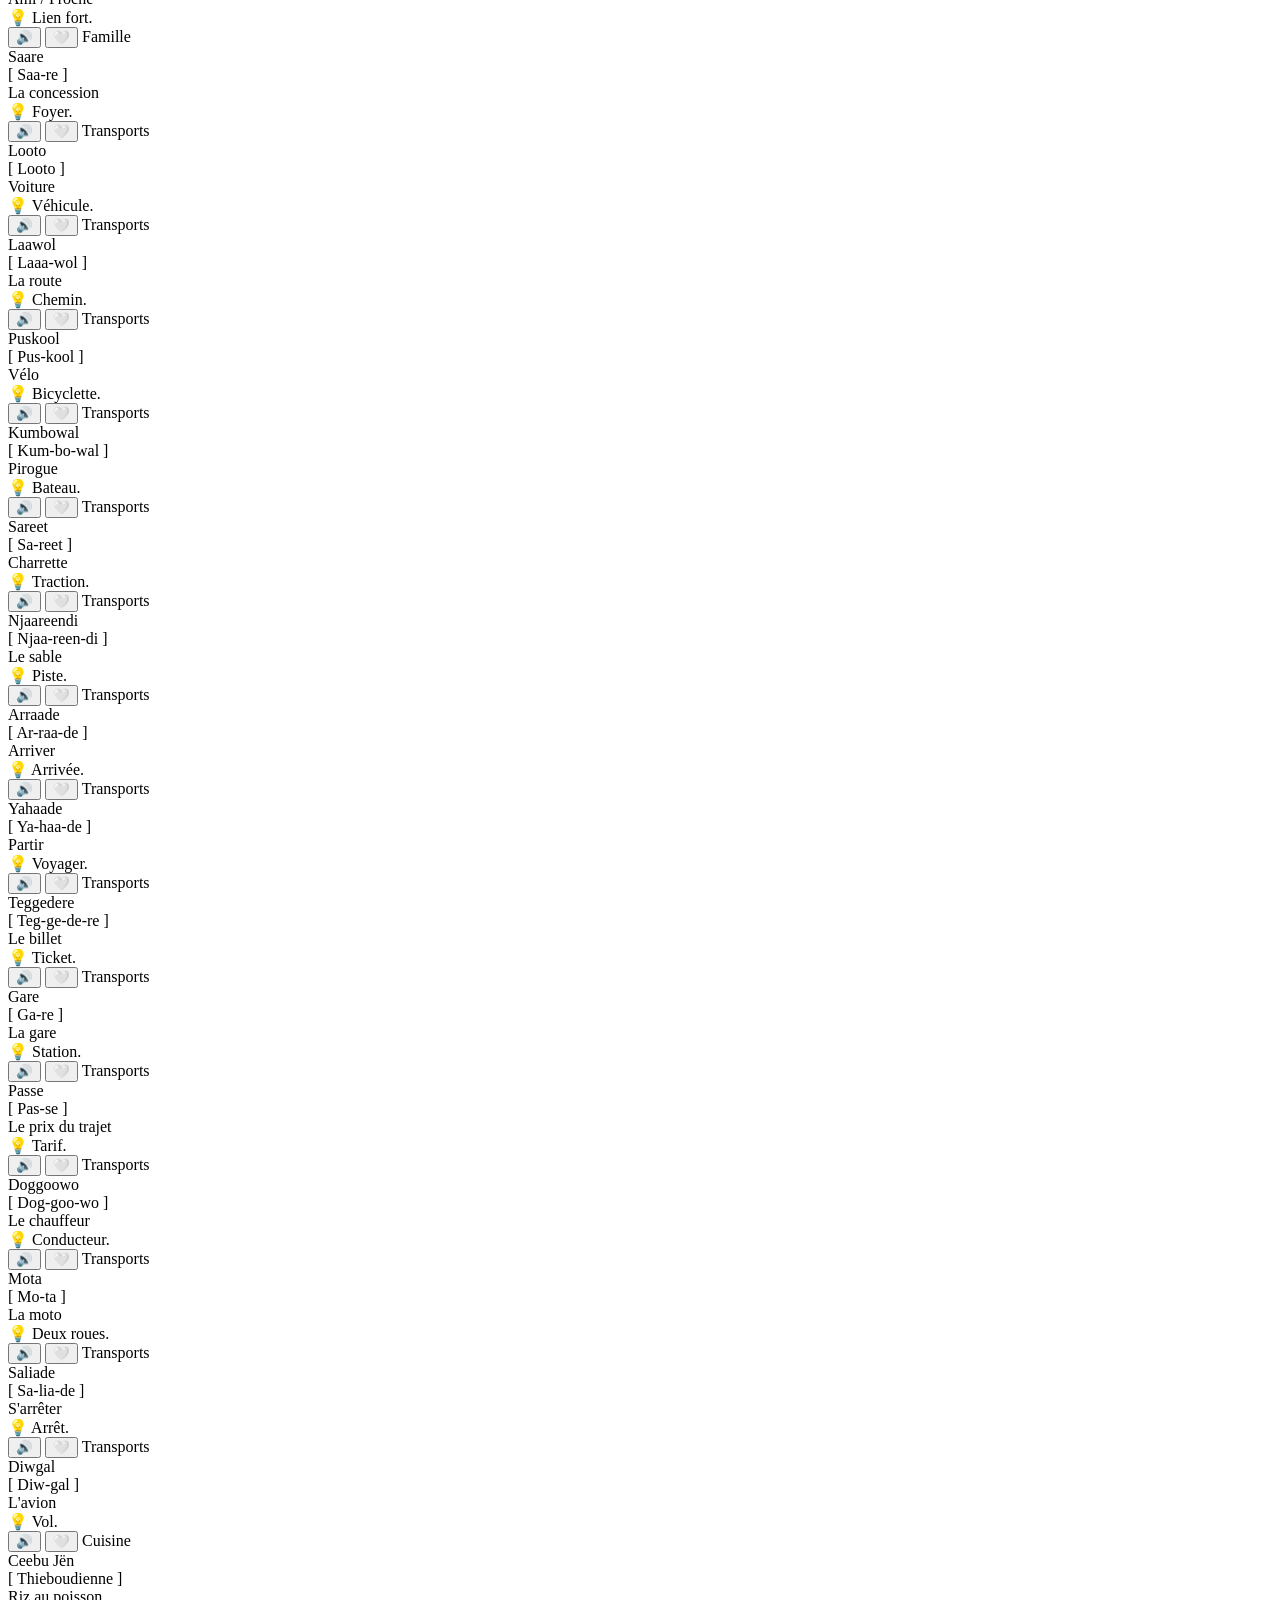
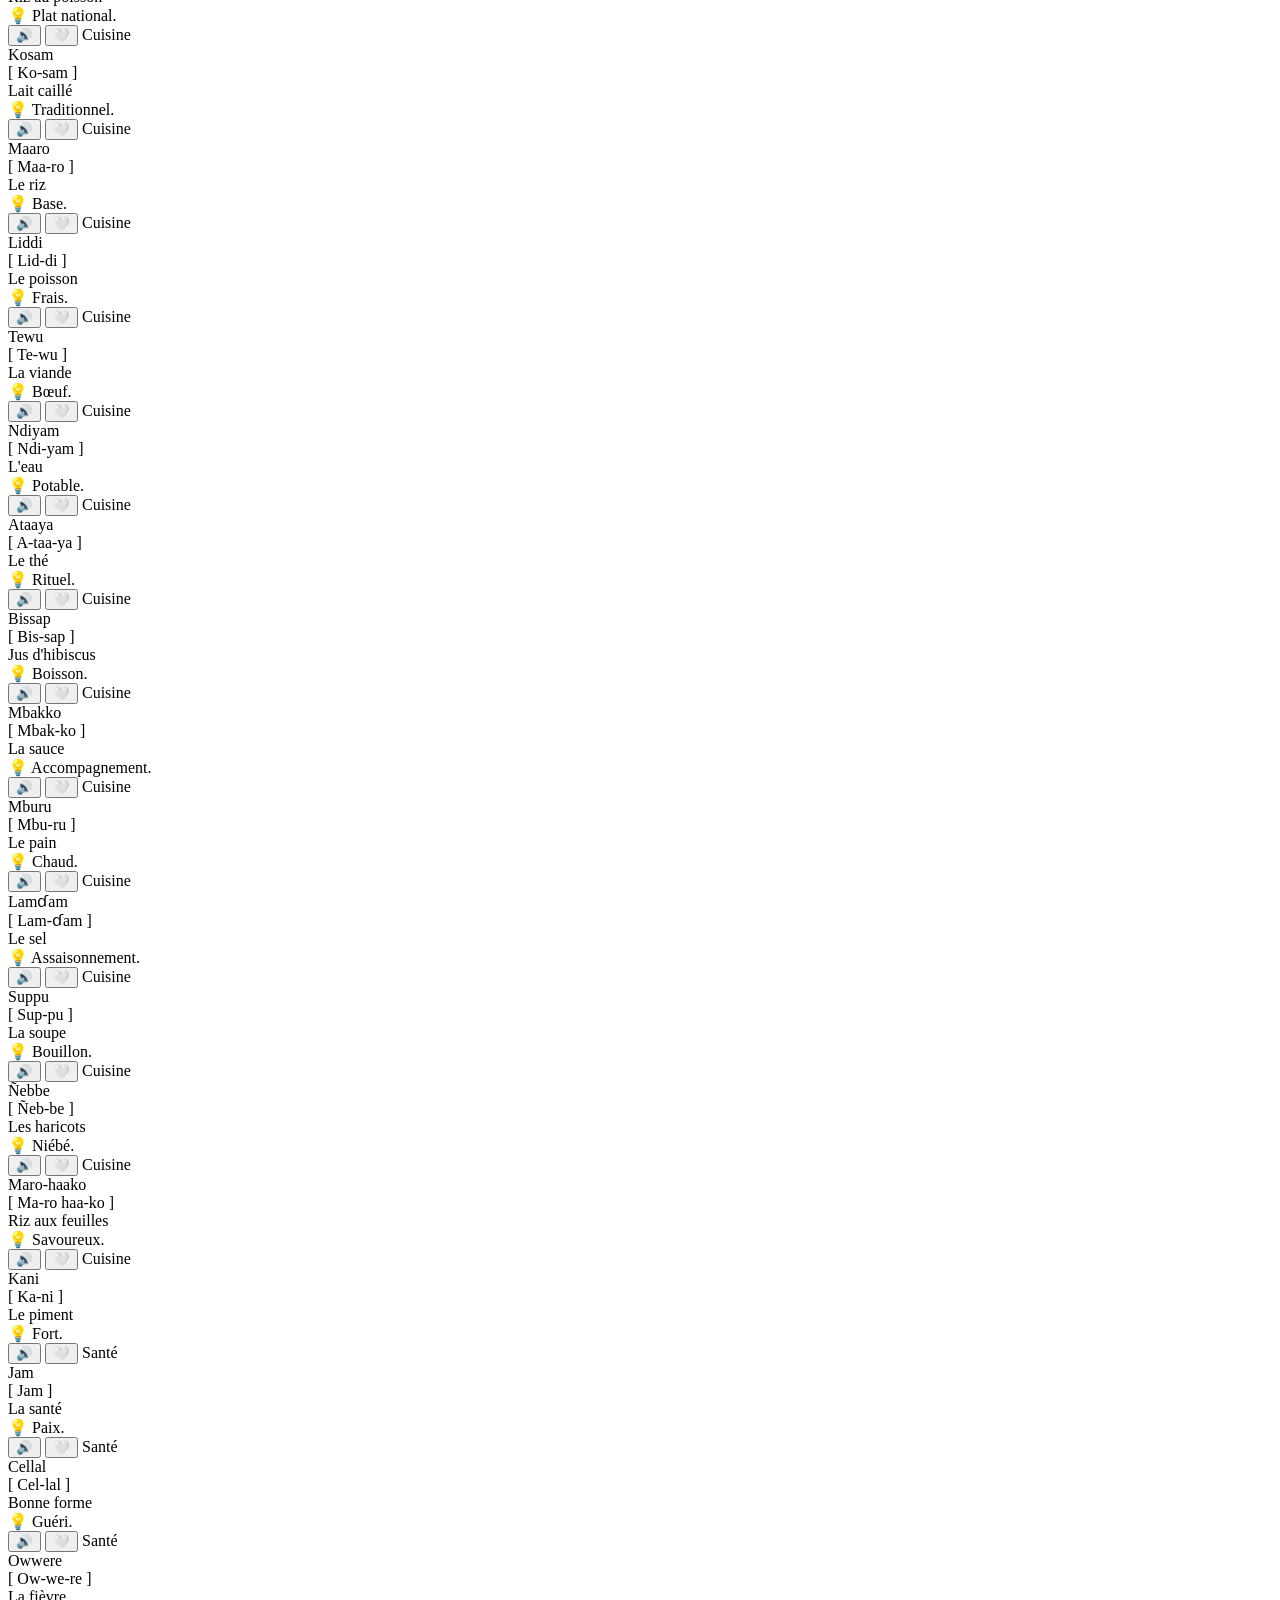
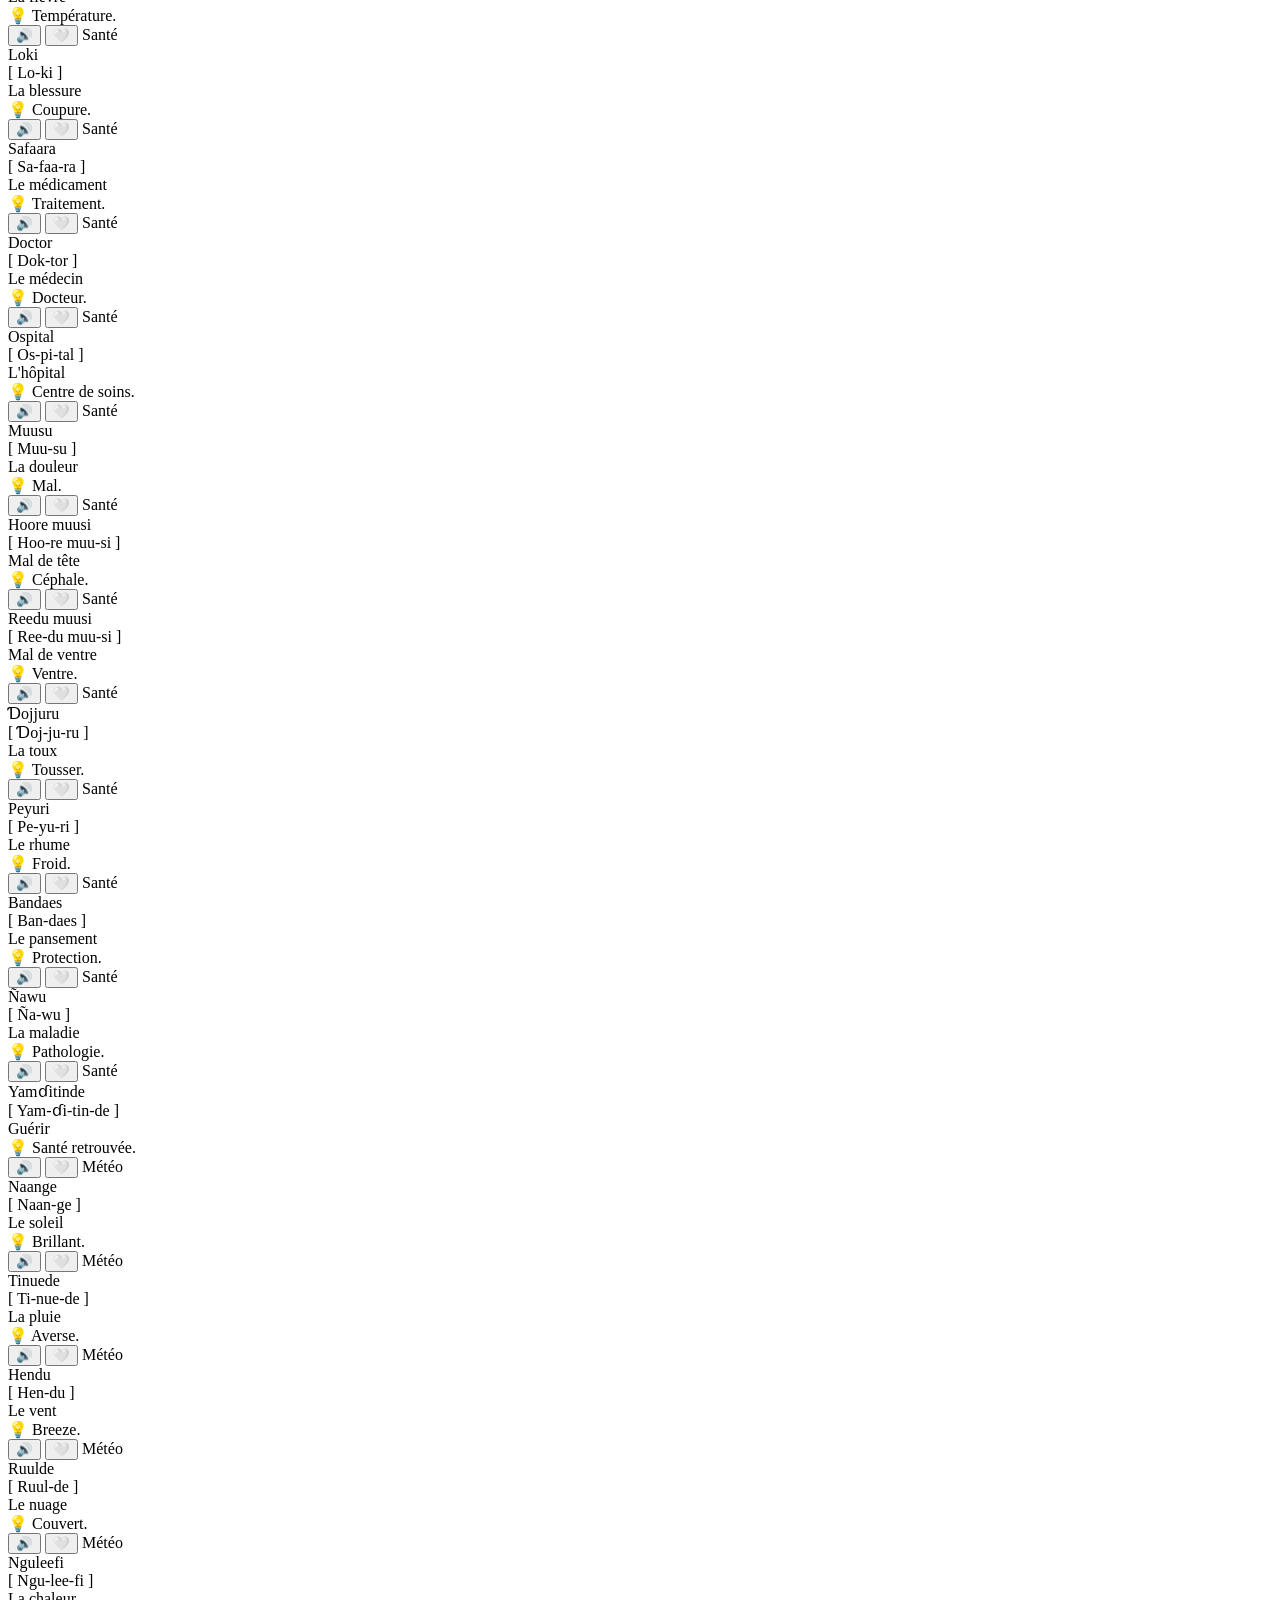
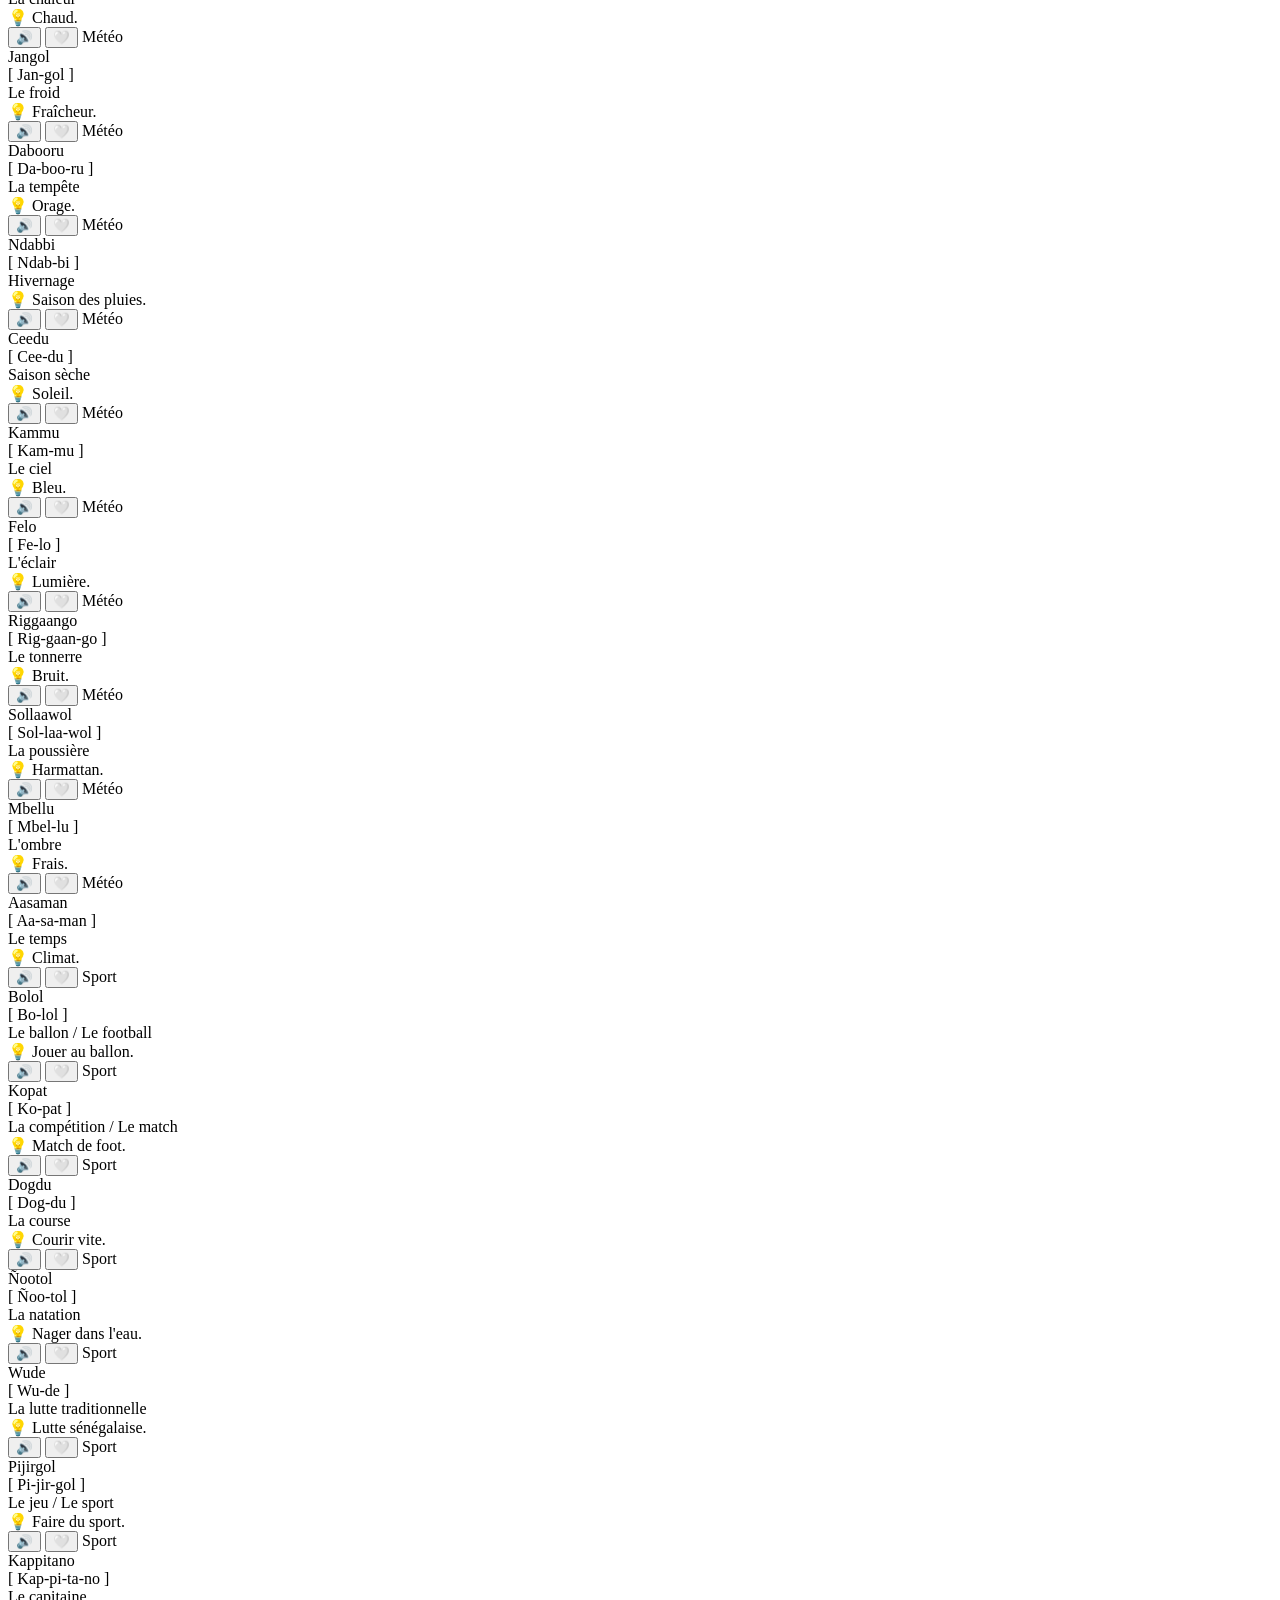
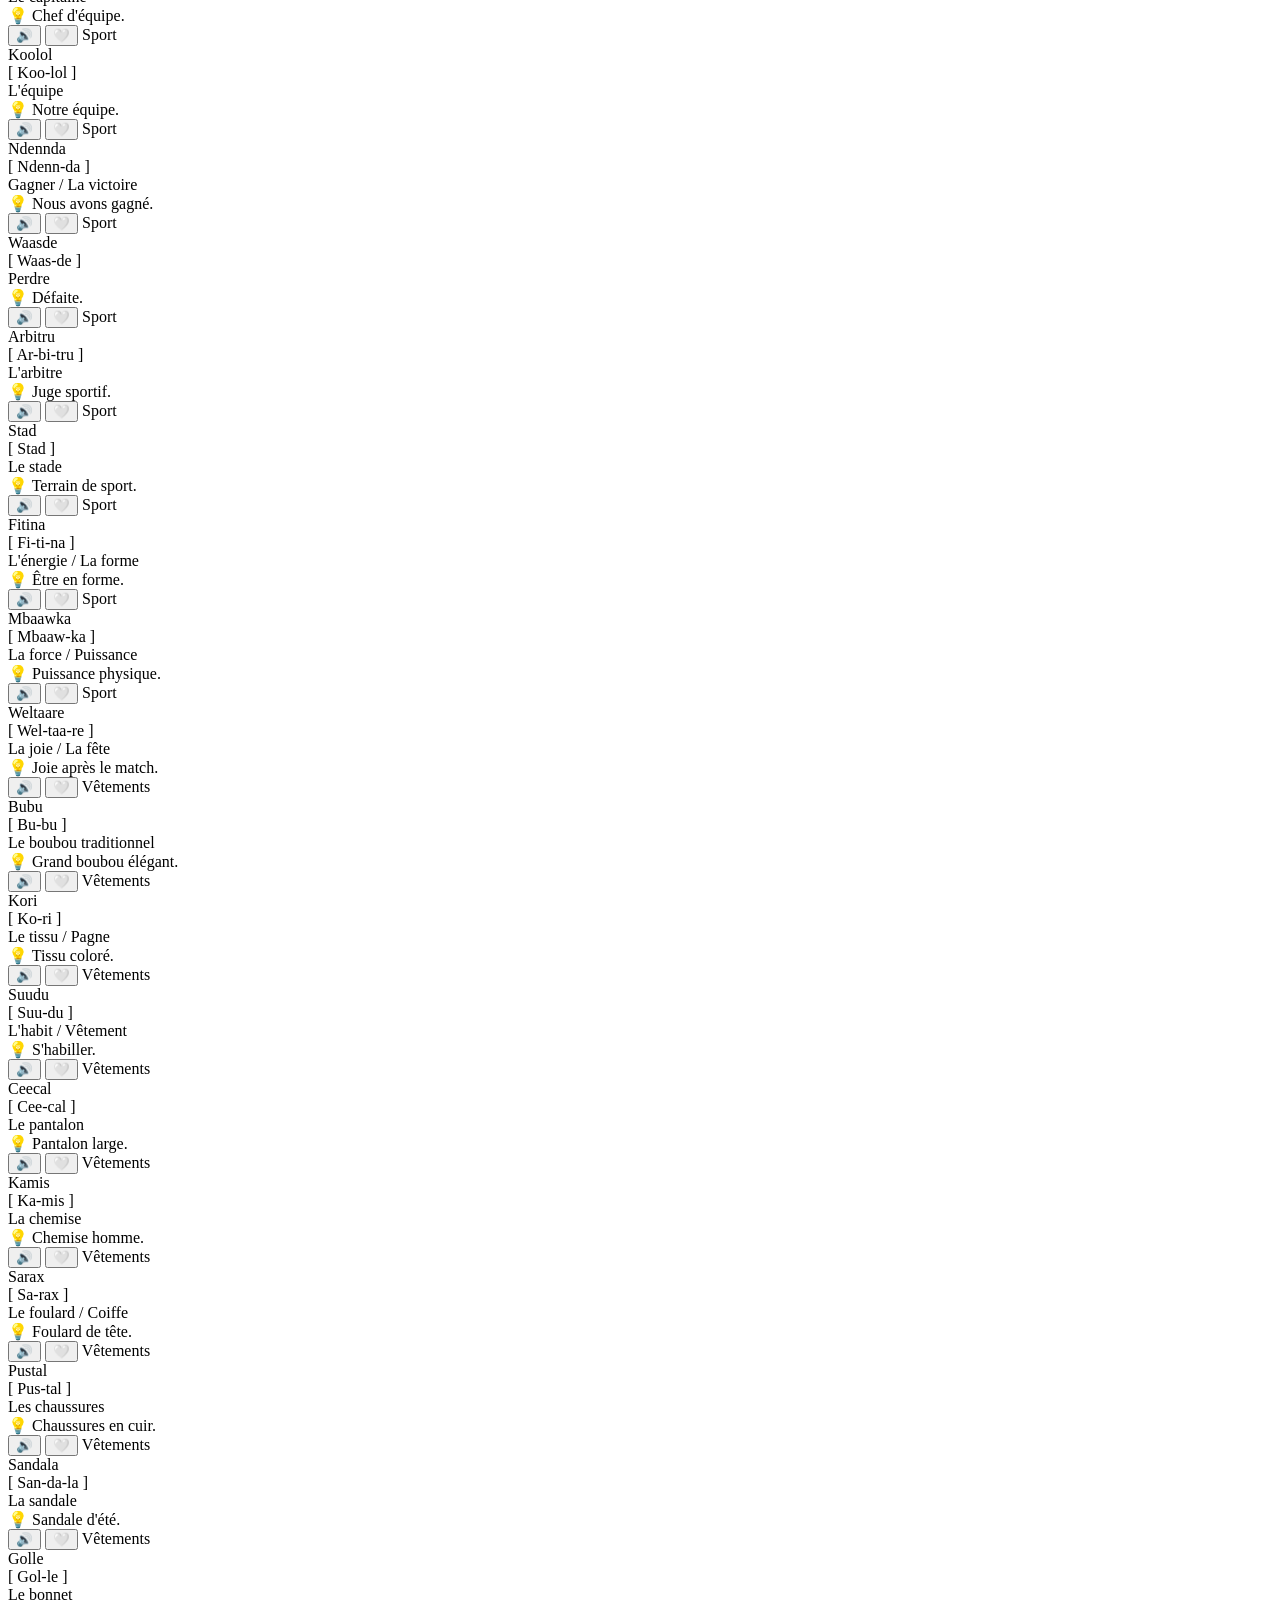
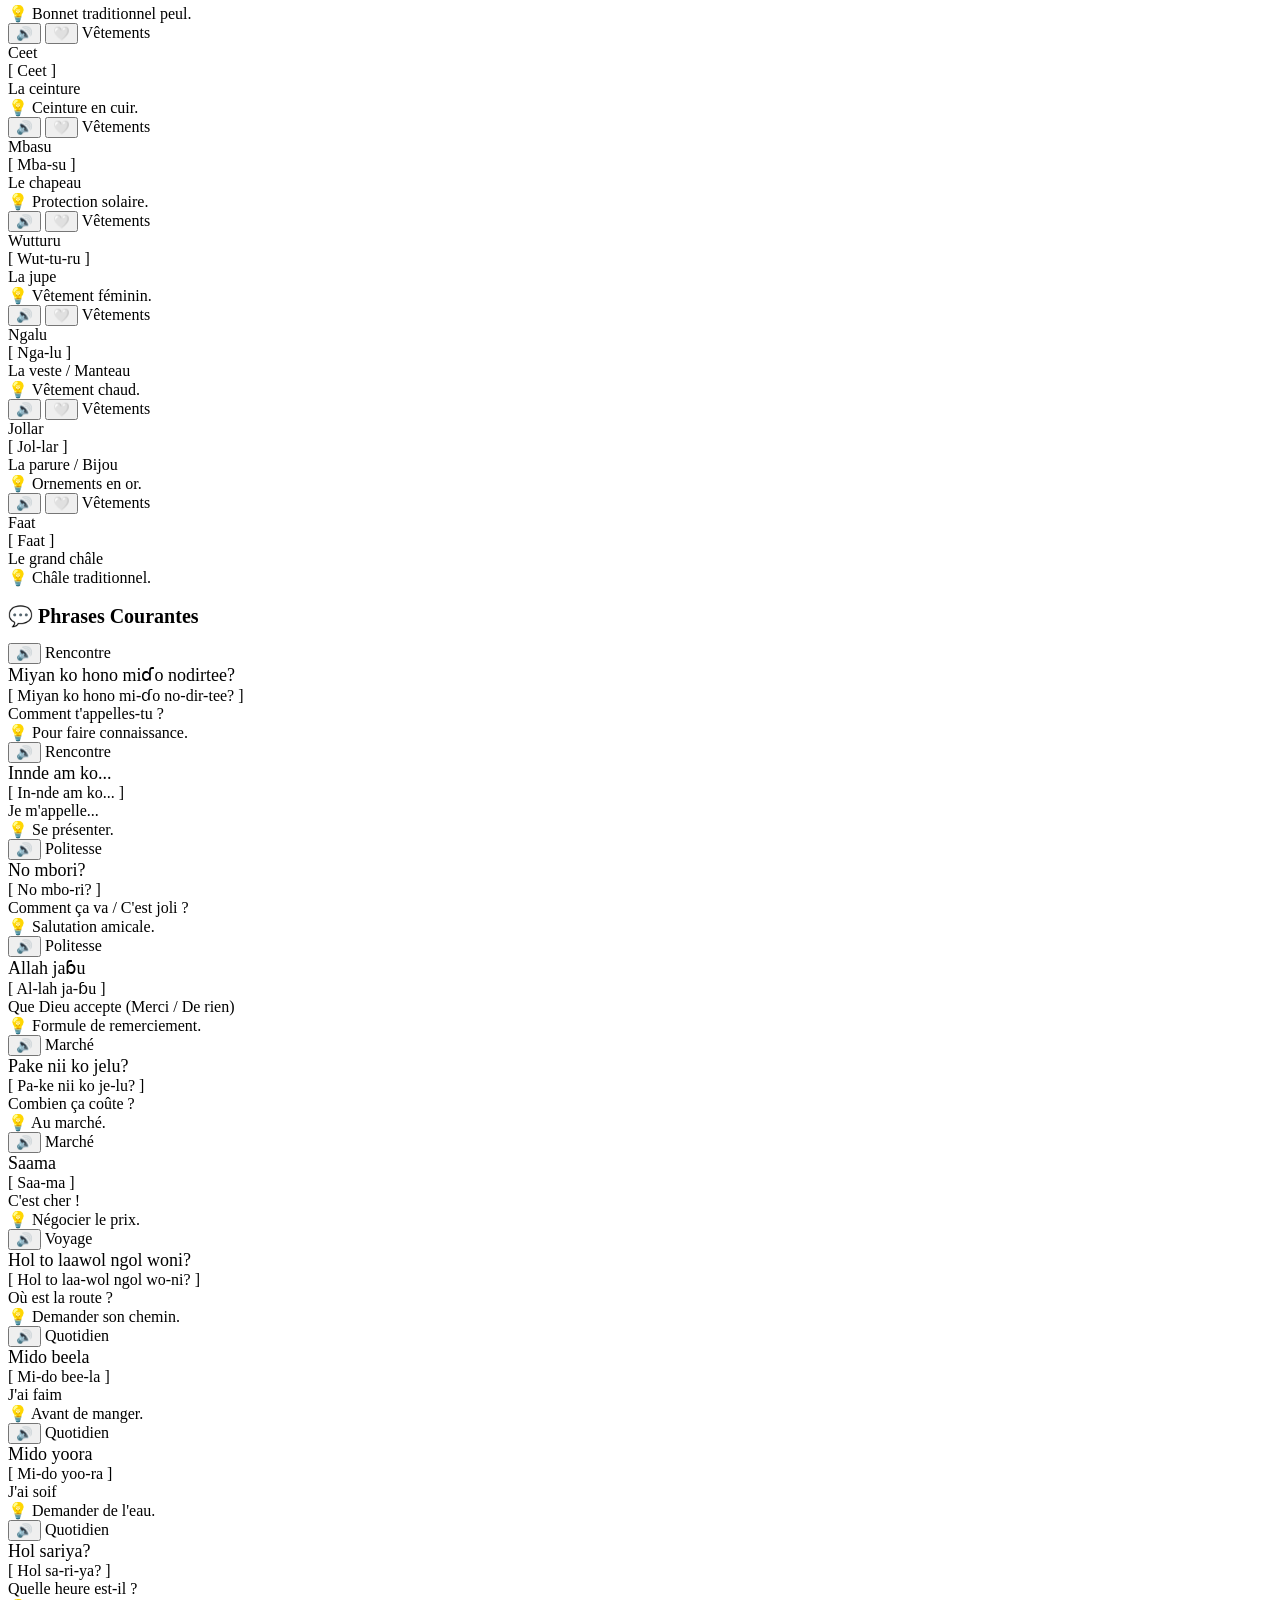
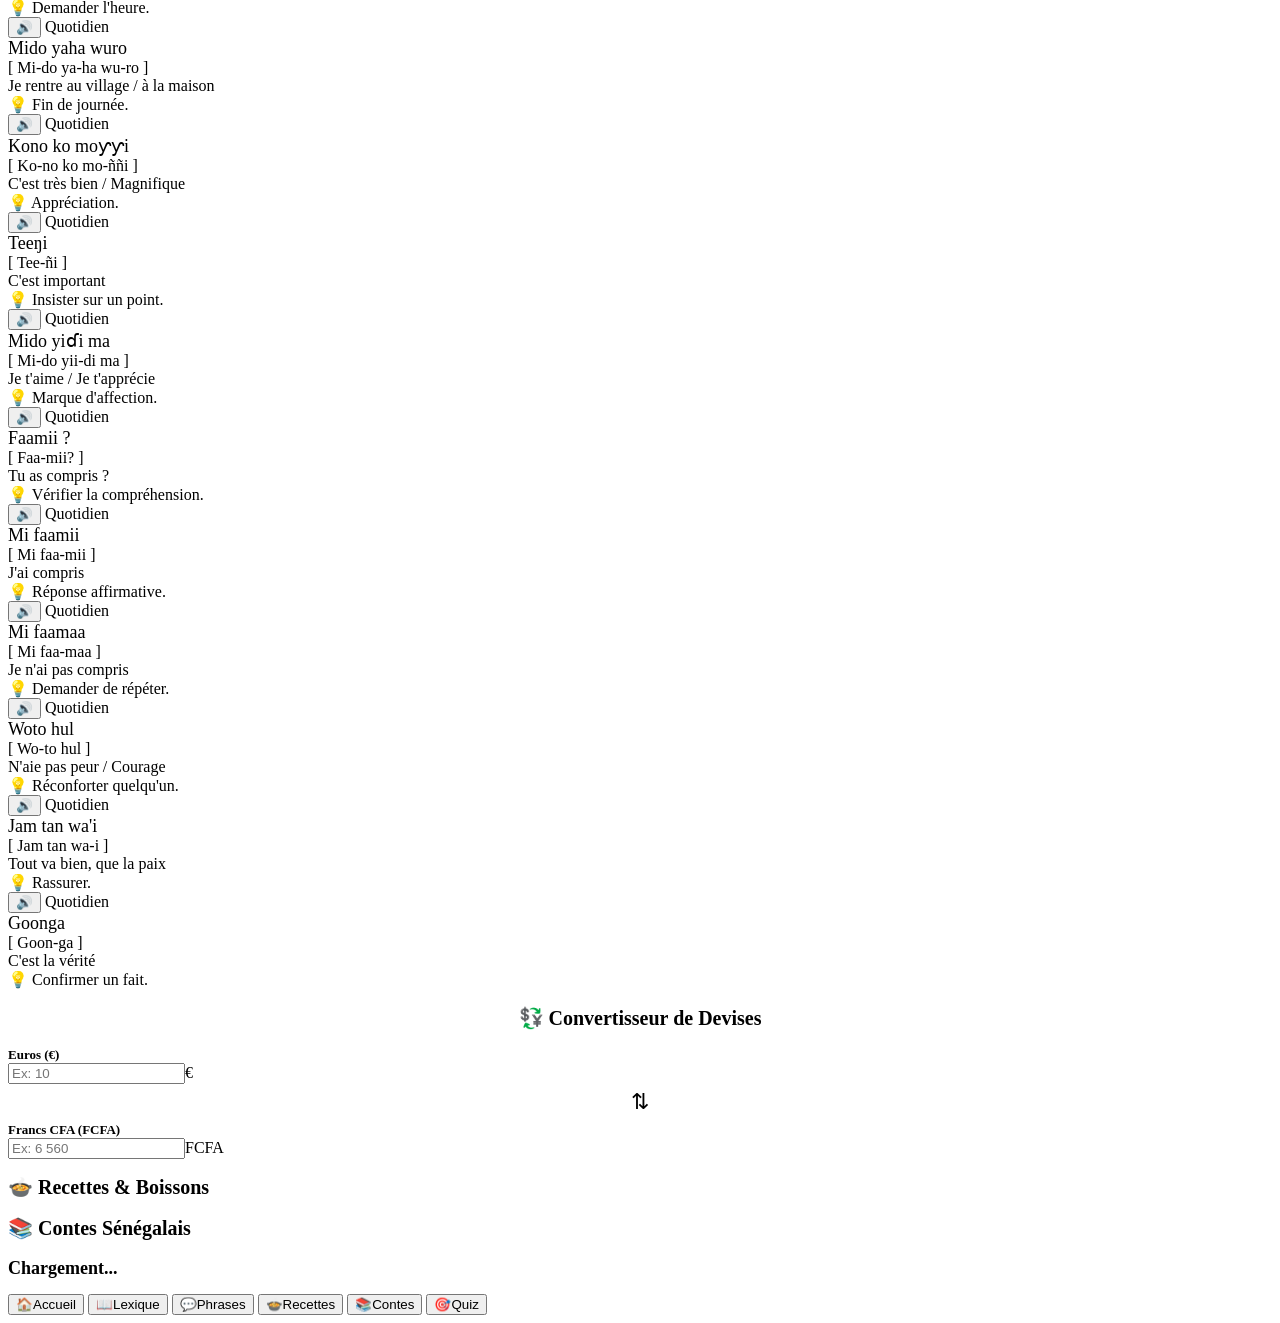
==== commit 1d682af6: "Add files via upload" ====
--- a/index.html
+++ b/index.html
@@ -23,6 +23,7 @@
             <span id="weatherTempHeader" style="font-weight: 700; color: var(--secondary);">--°C</span>
             <span id="weatherWindHeader" style="opacity: 0.95; font-size: 12px;">Vent: -- km/h</span>
         </div>
+        <a class="header-credit" href="https://commons.wikimedia.org/wiki/File:La_falaise_de_popenguine_01.jpg" target="_blank" rel="noopener">Photo : Wikimedia Commons</a>
     </header>
 
     <main>
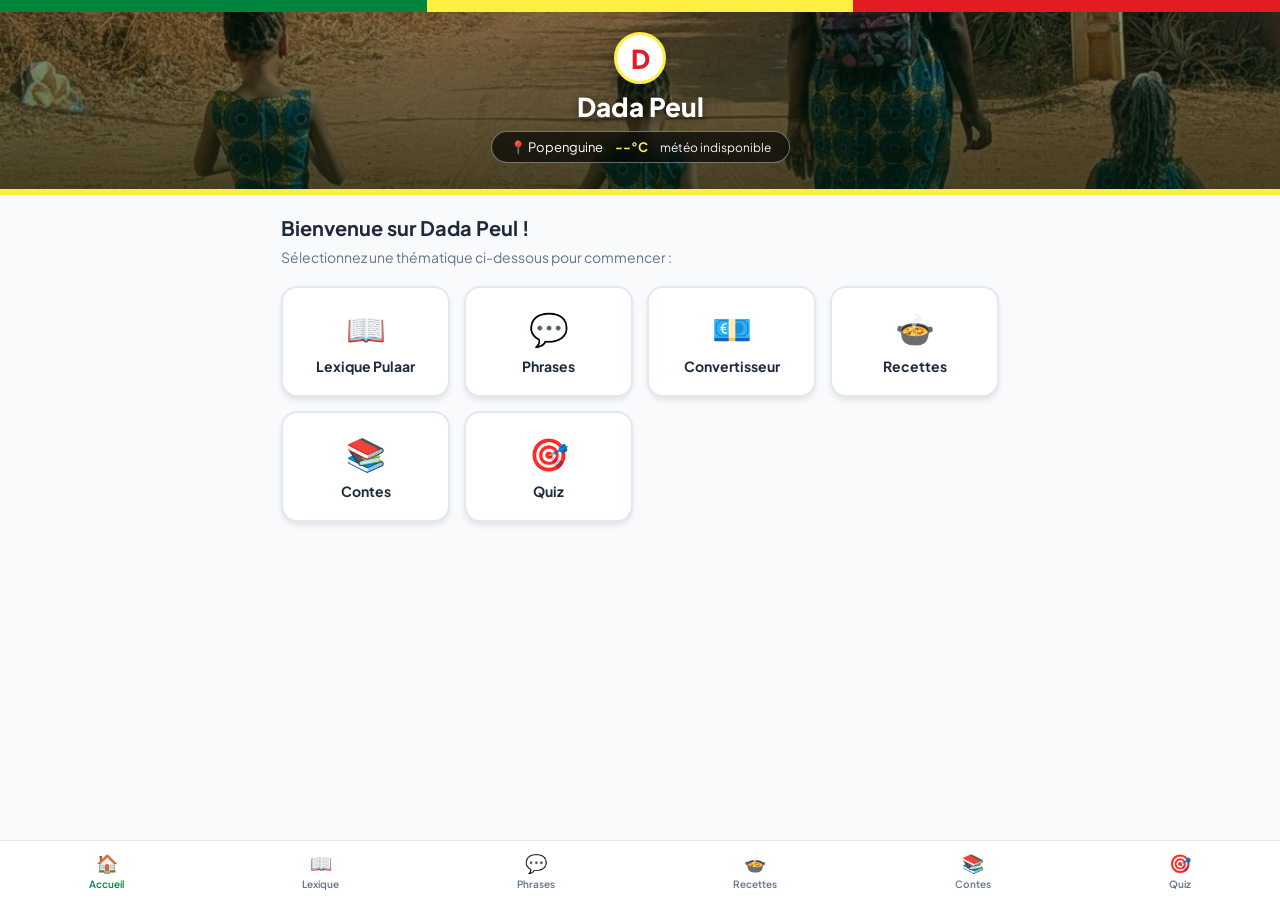
==== commit 4b85c9a5: "Add files via upload" ====
--- a/index.html
+++ b/index.html
@@ -23,7 +23,6 @@
             <span id="weatherTempHeader" style="font-weight: 700; color: var(--secondary);">--°C</span>
             <span id="weatherWindHeader" style="opacity: 0.95; font-size: 12px;">Vent: -- km/h</span>
         </div>
-        <a class="header-credit" href="https://commons.wikimedia.org/wiki/File:La_falaise_de_popenguine_01.jpg" target="_blank" rel="noopener">Photo : Wikimedia Commons</a>
     </header>
 
     <main>
--- a/css/style.css
+++ b/css/style.css
@@ -0,0 +1,131 @@
+        :root {
+            --primary: #00853F;
+            --secondary: #FDEF42;
+            --accent: #E31B23;
+            --dark: #1E293B;
+            --light: #F8FAFC;
+            --white: #FFFFFF;
+            --gray: #64748B;
+            --border: #E2E8F0;
+            --shadow: 0 4px 6px -1px rgba(0, 0, 0, 0.1);
+            --radius: 16px;
+        }
+        * { box-sizing: border-box; margin: 0; padding: 0; font-family: 'Plus Jakarta Sans', sans-serif; -webkit-tap-highlight-color: transparent; }
+        body { background-color: var(--light); color: var(--dark); min-height: 100vh; display: flex; flex-direction: column; padding-bottom: 90px; }
+        
+        header {
+            position: relative;
+            background: linear-gradient(rgba(0, 30, 15, 0.45), rgba(0, 30, 15, 0.7)), url('../header.jpg') center/cover no-repeat;
+            color: var(--white); padding: 32px 20px 26px; text-align: center; border-bottom: 6px solid var(--secondary);
+        }
+        .senegal-bar {
+            position: absolute; top: 0; left: 0; right: 0; height: 12px;
+            background: linear-gradient(90deg, var(--primary) 33.33%, var(--secondary) 33.33% 66.66%, var(--accent) 66.66%);
+            z-index: 2;
+        }
+        .logo-container {
+            display: inline-flex; align-items: center; justify-content: center; width: 52px; height: 52px;
+            background: var(--white); color: var(--accent); border-radius: 50%; font-size: 26px; font-weight: 800;
+            margin-bottom: 6px; border: 3px solid var(--secondary); box-shadow: 0 4px 12px rgba(0,0,0,0.3);
+        }
+        h1 { font-size: 26px; font-weight: 800; margin-bottom: 8px; text-shadow: 0 2px 8px rgba(0,0,0,0.6); }
+        
+        .header-weather {
+            display: inline-flex; align-items: center; gap: 12px; background: rgba(0, 0, 0, 0.65);
+            border: 1.5px solid rgba(255, 255, 255, 0.4); padding: 7px 18px; border-radius: 20px; font-size: 13px; backdrop-filter: blur(6px);
+        }
+        
+        main { flex: 1; max-width: 750px; width: 100%; margin: 0 auto; padding: 20px 16px; }
+        .tab-content { display: none; }
+        .tab-content.active { display: block; animation: fadeIn 0.3s ease; }
+        @keyframes fadeIn { from { opacity: 0; transform: translateY(6px); } to { opacity: 1; transform: translateY(0); } }
+
+        .pill { display: inline-flex; align-items: center; gap: 5px; padding: 4px 12px; border-radius: 14px; font-size: 12px; font-weight: 700; background: #E8F5E9; color: var(--primary); }
+        .pill-accent { background: #FFF5F5; color: var(--accent); }
+        .pill-gold { background: #FFFDE7; color: #857800; }
+
+        .home-grid { display: grid; grid-template-columns: repeat(auto-fill, minmax(150px, 1fr)); gap: 14px; margin-top: 15px; }
+        .home-pill-card {
+            background: var(--white); border: 2px solid var(--border); border-radius: var(--radius);
+            padding: 20px 15px; text-align: center; cursor: pointer; box-shadow: var(--shadow); transition: 0.2s;
+        }
+        .home-pill-card:hover { transform: translateY(-3px); border-color: var(--primary); }
+        .home-pill-icon { font-size: 32px; margin-bottom: 8px; }
+        .home-pill-title { font-size: 14px; font-weight: 700; color: var(--dark); }
+
+        .categories-grid { display: grid; grid-template-columns: repeat(auto-fill, minmax(130px, 1fr)); gap: 8px; margin-bottom: 20px; }
+        .category-pill-btn {
+            background: var(--white); border: 2px solid var(--border); padding: 10px 12px;
+            border-radius: var(--radius); font-size: 12px; font-weight: 700; color: var(--gray); cursor: pointer; text-align: center; transition: 0.2s;
+        }
+        .category-pill-btn:hover { border-color: var(--primary); color: var(--primary); }
+        .category-pill-btn.active { background: var(--dark); color: var(--white); border-color: var(--dark); }
+
+        .search-box { width: 100%; padding: 12px 16px; border-radius: var(--radius); border: 2px solid var(--border); font-size: 15px; margin-bottom: 16px; outline: none; background: var(--white); }
+        .search-box:focus { border-color: var(--primary); }
+
+        .cards-grid { display: grid; grid-template-columns: repeat(auto-fill, minmax(280px, 1fr)); gap: 16px; }
+        .lexicon-card { background: var(--white); border-radius: var(--radius); padding: 18px; box-shadow: var(--shadow); border: 1px solid var(--border); position: relative; }
+        .card-word { font-size: 20px; font-weight: 800; color: var(--dark); margin: 8px 0 2px; }
+        .card-phonetic { font-size: 13px; color: var(--gray); font-style: italic; margin-bottom: 8px; }
+        .card-translation { font-size: 15px; font-weight: 700; color: var(--accent); border-top: 1px dashed var(--border); padding-top: 8px; margin-top: 8px; }
+        .card-example { font-size: 12px; color: var(--gray); background: var(--light); padding: 8px 12px; border-radius: 8px; margin-top: 8px; }
+
+        .audio-btn {
+            position: absolute; top: 16px; right: 16px; background: #E8F5E9; color: var(--primary);
+            border: none; width: 34px; height: 34px; border-radius: 50%; display: flex; align-items: center; justify-content: center; cursor: pointer;
+        }
+
+        .recipe-card { background: var(--white); border-radius: var(--radius); overflow: hidden; box-shadow: var(--shadow); margin-bottom: 24px; border: 1px solid var(--border); }
+        .recipe-img { width: 100%; height: 200px; object-fit: cover; }
+        .recipe-header { background: linear-gradient(135deg, var(--accent), #b51219); color: var(--white); padding: 16px 20px; }
+        .ingredients-pills { display: flex; flex-wrap: wrap; gap: 8px; margin: 10px 0 16px; }
+        .ingredient-pill { background: var(--light); border: 1px solid var(--border); padding: 6px 12px; border-radius: 20px; font-size: 13px; font-weight: 600; }
+        .recipe-steps ol { padding-left: 20px; line-height: 1.7; font-size: 14px; }
+        .recipe-steps li { margin-bottom: 8px; }
+
+        .story-card { background: var(--white); border-radius: var(--radius); padding: 20px; margin-bottom: 20px; box-shadow: var(--shadow); border: 1px solid var(--border); }
+
+        .converter-card { background: var(--white); border-radius: var(--radius); padding: 24px; box-shadow: var(--shadow); border: 1px solid var(--border); max-width: 450px; margin: 0 auto; }
+        .converter-group { display: flex; flex-direction: column; gap: 8px; margin-bottom: 16px; }
+        .converter-row { display: flex; align-items: center; background: var(--light); border: 2px solid var(--border); border-radius: 12px; overflow: hidden; }
+        .converter-input { width: 100%; padding: 12px; border: none; background: transparent; font-size: 18px; font-weight: 700; outline: none; }
+        .converter-unit { padding: 0 16px; font-weight: 800; color: var(--gray); font-size: 16px; }
+
+        .quiz-card { background: var(--white); border-radius: var(--radius); padding: 24px; box-shadow: var(--shadow); max-width: 500px; margin: 0 auto; text-align: center; }
+        .quiz-option { background: var(--light); border: 2px solid var(--border); padding: 12px; border-radius: 20px; font-weight: 600; cursor: pointer; margin-top: 10px; transition: 0.2s; }
+        .quiz-option:hover { border-color: var(--primary); background: #E8F5E9; }
+
+        .bottom-nav {
+            position: fixed; bottom: 0; left: 0; right: 0; background: var(--white);
+            display: flex; justify-content: space-around; padding: 10px 0; border-top: 1px solid var(--border); z-index: 99;
+        }
+        .nav-item { display: flex; flex-direction: column; align-items: center; background: none; border: none; color: var(--gray); font-size: 10px; font-weight: 600; cursor: pointer; gap: 4px; }
+        .nav-item.active { color: var(--primary); }
+        .nav-item span.icon { font-size: 18px; }
+    
+        button { font-family: inherit; }
+        .category-pill-btn { background: var(--white); }
+        .quiz-option { display: block; width: 100%; text-align: left; font: inherit; }
+        .quiz-option.correct { background: #E8F5E9; border-color: var(--primary); color: var(--primary); }
+        .quiz-option.wrong { background: #FFF5F5; border-color: var(--accent); color: var(--accent); }
+        :focus-visible { outline: 3px solid var(--primary); outline-offset: 2px; }
+        @media (prefers-reduced-motion: reduce) { * { animation: none !important; transition: none !important; } }
+
+        .recipe-img.broken { display: none; }
+        .recipe-credit { font-size: 11px; color: var(--gray); padding: 8px 20px 0; }
+        .recipe-credit a { color: var(--gray); }
+        .recipe-label { font-size: 12px; font-weight: 700; color: var(--primary); text-transform: uppercase; margin-bottom: 6px; }
+        .recipe-group { font-size: 13px; font-weight: 700; margin: 10px 0 4px; }
+        .recipe-ingredients { padding-left: 20px; font-size: 14px; line-height: 1.6; color: var(--dark); }
+        .recipe-steps ol { padding-left: 20px; font-size: 14px; line-height: 1.65; }
+        .recipe-steps li { margin-bottom: 8px; }
+        .recipe-tip { background: #FFFDE7; border-radius: 10px; padding: 10px 12px; font-size: 13px; margin-top: 10px; }
+        .fav-btn { position: absolute; top: 16px; right: 58px; width: 34px; height: 34px; border: none; border-radius: 50%; background: var(--light); cursor: pointer; font-size: 16px; }
+
+        .story-controls { display: flex; gap: 8px; flex-wrap: wrap; margin-bottom: 14px; }
+        .story-btn { border: none; border-radius: 20px; padding: 10px 16px; background: var(--primary); color: #fff; font-size: 14px; font-weight: 700; cursor: pointer; }
+        .story-btn.story-stop { background: var(--light); color: var(--dark); }
+        .story-btn[hidden] { display: none; }
+
+        .header-credit { position: absolute; right: 8px; bottom: 4px; z-index: 3; font-size: 10px; color: rgba(255,255,255,0.75); text-decoration: none; }
